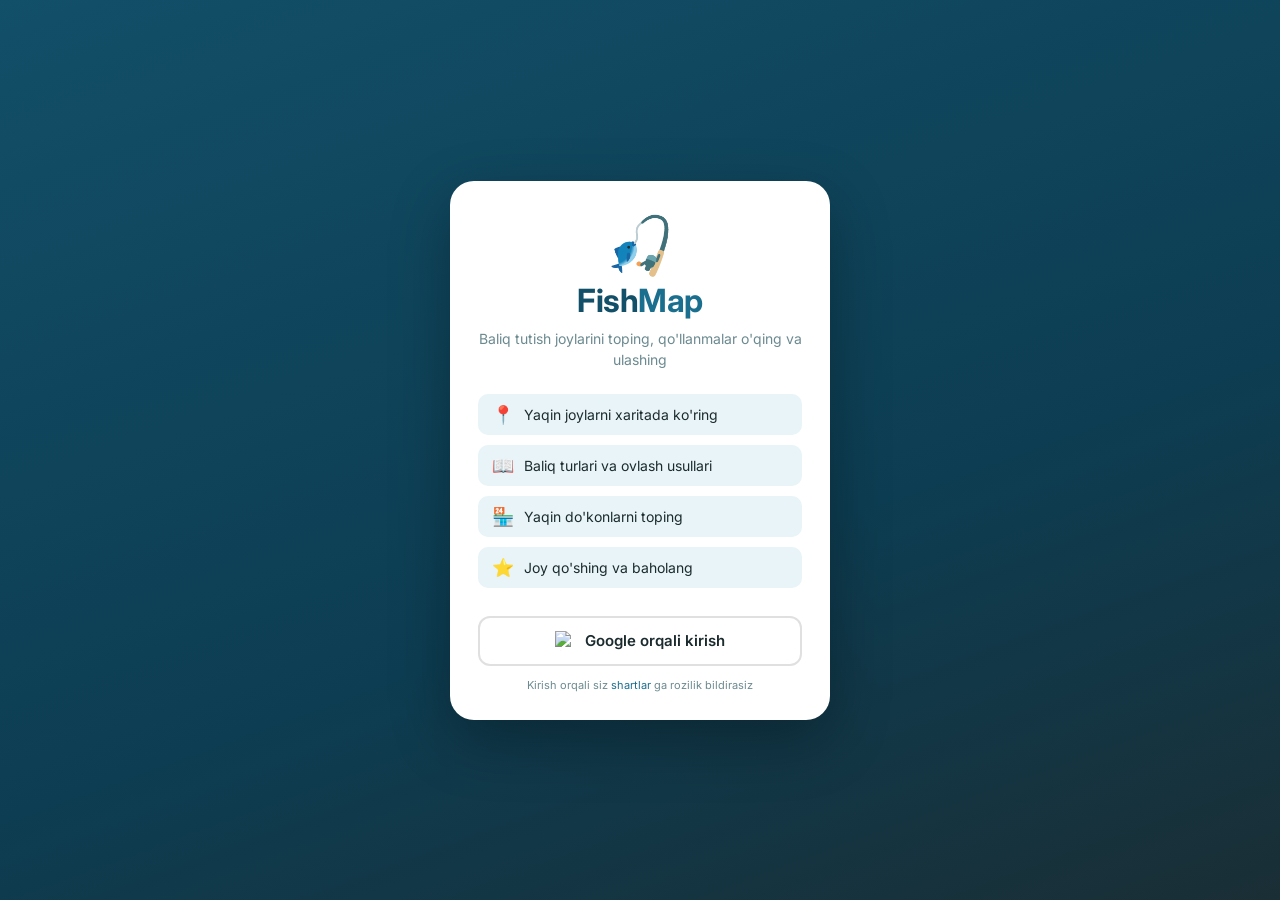
==== index.html @ f84614fd "test" ====
<!DOCTYPE html>
<html lang="uz">
<head>
  <meta charset="UTF-8" />
  <meta name="viewport" content="width=device-width, initial-scale=1.0, maximum-scale=1.0, viewport-fit=cover" />
  <title>FishMap — Baliq tutish joylari</title>
  <meta name="description" content="O'zbekistondagi baliq tutish joylarini toping, ulashing va baholang. Ob-havo, jihoz va ov qo'llanmasi bilan." />
  <meta name="theme-color" content="#124F68" />

  <!-- Ijtimoiy tarmoqlar uchun -->
  <meta property="og:title" content="FishMap — Baliq tutish joylari" />
  <meta property="og:description" content="Baliq tutish joylarini toping, qo'llanmalar o'qing va ulashing" />
  <meta property="og:type" content="website" />

  <!-- PWA -->
  <link rel="manifest" href="manifest.json" />
  <link rel="icon" href="icons/icon.svg" type="image/svg+xml" />
  <link rel="apple-touch-icon" href="icons/icon-192.png" />
  <meta name="mobile-web-app-capable" content="yes" />
  <meta name="apple-mobile-web-app-capable" content="yes" />
  <meta name="apple-mobile-web-app-status-bar-style" content="black-translucent" />
  <meta name="apple-mobile-web-app-title" content="FishMap" />

  <link rel="preconnect" href="https://fonts.googleapis.com" />
  <link rel="preconnect" href="https://fonts.gstatic.com" crossorigin />
  <link href="https://fonts.googleapis.com/css2?family=Inter:wght@400;500;600;700&display=swap" rel="stylesheet" />
  <link rel="stylesheet" href="css/style.css" />
</head>
<body>

  <!-- ── LOGIN SCREEN ── -->
  <div id="loginScreen" class="login-screen">
    <div class="login-card">
      <div class="login-logo">🎣</div>
      <h1 class="login-title">Fish<span>Map</span></h1>
      <p class="login-subtitle">Baliq tutish joylarini toping, qo'llanmalar o'qing va ulashing</p>

      <div class="login-features">
        <div class="feat-item"><span>📍</span> Yaqin joylarni xaritada ko'ring</div>
        <div class="feat-item"><span>📖</span> Baliq turlari va ovlash usullari</div>
        <div class="feat-item"><span>🏪</span> Yaqin do'konlarni toping</div>
        <div class="feat-item"><span>⭐</span> Joy qo'shing va baholang</div>
      </div>

      <button class="btn-google" id="btnGoogleLogin">
        <img src="https://www.google.com/favicon.ico" width="20" height="20" alt="Google" />
        Google orqali kirish
      </button>

      <p class="login-note">Kirish orqali siz <a href="#">shartlar</a> ga rozilik bildirasiz</p>
    </div>
  </div>

  <!-- ── MAIN APP ── -->
  <div id="mainApp" class="app hidden">

    <!-- HEADER -->
    <header class="header">
      <div class="logo">
        <span class="logo-icon">🎣</span>
        Fish<span>Map</span>
      </div>
      <div class="header-actions">
        <!-- PWA install button (hidden by default, shown when installable) -->
        <button class="btn-icon hidden" id="btnInstallPWA" title="Ilovani o'rnatish" aria-label="Ilovani o'rnatish">⬇️</button>
        <div class="user-avatar" id="userAvatar" title="Profil" role="button" tabindex="0" aria-label="Profil"></div>
      </div>
    </header>

    <!-- TAB CONTENT WRAPPER -->
    <div class="tab-content">

      <!-- ══════════ TAB: XARITA ══════════ -->
      <div class="tab-pane active" id="tab-map" role="tabpanel" aria-label="Xarita">

        <!-- SEARCH -->
        <div class="search-wrap">
          <div class="search-box">
            <span class="search-icon">🔍</span>
            <input type="search" id="searchInput" aria-label="Qidirish" placeholder="Joy yoki baliq turi qidiring..." />
            <button class="search-clear hidden" id="searchClear" aria-label="Qidiruvni tozalash">✕</button>
          </div>
        </div>

        <!-- FILTERS -->
        <div class="filter-wrap" id="filterWrap">
          <button class="chip active" data-filter="all">🌊 Barchasi</button>
          <button class="chip" data-filter="near">📍 Yaqin</button>
          <button class="chip" data-filter="free">🆓 Bepul</button>
          <button class="chip" data-filter="paid">💰 Pullik</button>
          <button class="chip" data-filter="sazan">🐟 Sazan</button>
          <button class="chip" data-filter="zander">🐠 Zander</button>
          <button class="chip" data-filter="forel">🎣 Forel</button>
          <button class="chip" data-filter="top">⭐ Top joylar</button>
          <button class="chip chip-store" data-filter="stores"><svg class="cart-icon" viewBox="0 0 24 24" aria-hidden="true"><path d="M3 4h2l2.1 10.1a2 2 0 0 0 2 1.6h9.7a2 2 0 0 0 1.9-1.4L21 8H6.1"/><circle cx="10" cy="20" r="1"/><circle cx="18" cy="20" r="1"/></svg>Do'konlar</button>
        </div>

        <!-- MAP -->
        <div class="map-container">
          <div id="map"></div>

          <div class="map-legend" aria-label="Xaritadagi belgilar izohi">
            <span><i class="legend-dot legend-free"></i>Bepul</span>
            <span><i class="legend-dot legend-paid"></i>Pullik</span>
            <span><i class="legend-dot legend-hot"></i>Mashhur</span>
            <span><i class="legend-store-icon"><svg class="cart-icon" viewBox="0 0 24 24" aria-hidden="true"><path d="M3 4h2l2.1 10.1a2 2 0 0 0 2 1.6h9.7a2 2 0 0 0 1.9-1.4L21 8H6.1"/><circle cx="10" cy="20" r="1"/><circle cx="18" cy="20" r="1"/></svg></i>Do'kon</span>
          </div>

          <!-- Loading overlay -->
          <div class="map-loading" id="mapLoading">
            <div class="loading-spinner"></div>
            <p>Xarita yuklanmoqda...</p>
          </div>

          <!-- Xarita amallari -->
          <!-- FAB: Joy qo'shish — ENDI FAQAT ADMIN uchun (app.js'da admin tekshiruvida ko'rsatiladi) -->
          <!-- ⚠️ ESKI FUNKSIYA (hamma user joy qo'shishi) — keyinchalik qayta yoqish uchun saqlanadi:
          <button class="fab fab-add" id="btnAddSpot" title="Yangi joy qo'shish" aria-label="Yangi joy qo'shish">
            <span aria-hidden="true">📍</span> Joy qo'shish
          </button>
          -->
          <!-- ⚠️ VAQTINCHALIK O'CHIRILDI: xaritadagi "Joy qo'shish" / "Do'kon qo'shish" FAB tugmalari.
             Endi qo'shish FAQAT Admin panel orqali. Qayta yoqish uchun quyidagi blokni izohdan chiqaring
             va app.js'dagi "Admin nazorati" hamda "Admin uchun joy qo'shish" bloklarini ham tiklang.
          <button class="fab fab-add" id="btnAddSpot" title="Yangi joy qo'shish (admin)" aria-label="Yangi joy qo'shish">
            <span aria-hidden="true">📍</span> Joy qo'shish
          </button>
          <button class="fab fab-store" id="btnAddStore" title="Do'kon qo'shish" aria-label="Do'kon qo'shish">
            <svg class="cart-icon" viewBox="0 0 24 24" aria-hidden="true"><path d="M3 4h2l2.1 10.1a2 2 0 0 0 2 1.6h9.7a2 2 0 0 0 1.9-1.4L21 8H6.1"/><circle cx="10" cy="20" r="1"/><circle cx="18" cy="20" r="1"/></svg> Do'kon qo'shish
          </button>
          -->
          <button class="fab" id="fabLocation" title="Mening joylashuvim" aria-label="Mening joylashuvim">📍</button>
        </div>

        <!-- BOTTOM PANEL -->
        <div class="bottom-panel">
          <div class="panel-header">
            <span class="panel-title">Yaqin joylar</span>
            <div class="panel-actions">
              <span class="panel-count" id="spotCount">0 ta joy</span>
              <div class="spot-layout-switch" role="group" aria-label="Joylar ko'rinishi">
                <button class="spot-layout-btn active" type="button" data-spot-layout="cards" aria-pressed="true">▦ Kartalar</button>
                <button class="spot-layout-btn" type="button" data-spot-layout="list" aria-pressed="false">☷ Ro'yxat</button>
              </div>
            </div>
          </div>
          <div class="spots-row" id="spotsRow"></div>
        </div>

      </div><!-- /tab-map -->

      <!-- ══════════ TAB: QO'LLANMA ══════════ -->
      <div class="tab-pane hidden" id="tab-guide" role="tabpanel" aria-label="Baliq ovlash qo'llanmasi">

        <!-- Ro'yxat ko'rinishi -->
        <div id="guideListView" class="guide-list-view">
          <div class="guide-header">
            <div class="guide-search-box">
              <span>🔍</span>
              <input type="search" id="guideSearch" placeholder="Baliq turi qidiring..." aria-label="Baliq turi qidirish" />
            </div>
          </div>

          <div class="guide-filters" id="guideFilters">
            <button class="guide-chip active" data-guide-filter="all">🌊 Barchasi</button>
            <button class="guide-chip" data-guide-filter="lake">🏞️ Ko'l</button>
            <button class="guide-chip" data-guide-filter="river">🌊 Daryo</button>
            <button class="guide-chip" data-guide-filter="pond">🌿 Hovuz</button>
            <button class="guide-chip" data-guide-filter="beginner">🟢 Oson</button>
            <button class="guide-chip" data-guide-filter="advanced">🔴 Murakkab</button>
          </div>

          <div class="guide-grid" id="guideGrid">
            <!-- JS tomonidan to'ldiriladi -->
          </div>
        </div>

        <!-- Detail sahifa (alohida ko'rinish, modal emas) -->
        <div id="guideDetailPage" class="guide-detail-page hidden">
          <div class="guide-detail-topbar">
            <button class="guide-back-btn" id="guideBackBtn" aria-label="Orqaga">← Orqaga</button>
            <span class="guide-detail-topbar-title">Qo'llanma</span>
          </div>
          <div class="guide-detail-content" id="guideDetailBody">
            <!-- JS tomonidan to'ldiriladi -->
          </div>
        </div>

      </div><!-- /tab-guide -->

      <!-- ══════════ TAB: ADMIN (faqat adminlar uchun) ══════════ -->
      <div class="tab-pane hidden" id="tab-admin" role="tabpanel" aria-label="Admin panel">
        <div class="admin-page">
          <div class="admin-header">
            <div class="admin-header-title">🛠️ Admin panel</div>
            <div class="admin-header-sub">Qo'llanma qo'shish va tahrirlash</div>
          </div>

          <div class="admin-tabs" role="group" aria-label="Admin bo'limlari">
            <button class="admin-tab-btn active" data-admin-tab="new">➕ Yangi qo'llanma</button>
            <button class="admin-tab-btn" data-admin-tab="list">📋 Mavjudlar</button>
            <button class="admin-tab-btn" data-admin-tab="spots">📍 Joylar &amp; do'konlar</button>
          </div>

          <!-- Yangi qo'llanma formasi -->
          <div class="admin-section" id="adminTabNew">
            <div class="admin-form">
              <div class="admin-form-row">
                <div class="form-group">
                  <label>Nomi *</label>
                  <input type="text" id="adminFishName" placeholder="Masalan: Sudak" />
                </div>
                <div class="form-group small">
                  <label>Emoji</label>
                  <input type="text" id="adminFishEmoji" placeholder="🐟" maxlength="4" />
                </div>
              </div>
              <div class="admin-form-row">
                <div class="form-group">
                  <label>Lotin nomi</label>
                  <input type="text" id="adminFishSci" placeholder="Sander lucioperca" />
                </div>
                <div class="form-group small">
                  <label>Daraja</label>
                  <select id="adminFishDifficulty">
                    <option value="beginner">🟢 Oson</option>
                    <option value="intermediate">🟡 O'rta</option>
                    <option value="advanced">🔴 Murakkab</option>
                  </select>
                </div>
              </div>
              <div class="admin-form-row">
                <div class="form-group">
                  <label>O'rtacha vazn</label>
                  <input type="text" id="adminFishAvgWeight" placeholder="0.5–3 kg" />
                </div>
                <div class="form-group">
                  <label>Max vazn</label>
                  <input type="text" id="adminFishMaxWeight" placeholder="15 kg" />
                </div>
              </div>
              <div class="form-group">
                <label>Tavsif</label>
                <textarea id="adminFishDesc" rows="3" placeholder="Baliq haqida qisqacha..."></textarea>
              </div>
              <div class="form-group">
                <label>Yashash muhiti</label>
                <input type="text" id="adminFishHabitat" placeholder="Qayerda uchraydi..." />
              </div>
              <div class="form-group">
                <label>YouTube video havolalari (har satrga bittasi)</label>
                <textarea id="adminFishVideos" rows="2" placeholder="https://youtube.com/watch?v=..."></textarea>
              </div>
              <p class="admin-form-note">ℹ️ Qo'shimcha bo'limlar (usullar, jihoz, xo'rak) keyingi versiyada qo'shiladi. Hozircha asosiy ma'lumot va video yetarli.</p>
              <button class="btn-admin-save" id="adminSaveGuide">✅ Supabase'ga saqlash</button>
            </div>
          </div>

          <!-- Mavjud qo'llanmalar ro'yxati -->
          <div class="admin-section hidden" id="adminTabList">
            <div class="admin-list" id="adminGuidesList">
              <div class="stores-loading">
                <div class="loading-spinner"></div>
                <p>Yuklanmoqda...</p>
              </div>
            </div>
          </div>

          <!-- Joylar va do'konlar boshqaruvi (faqat admin) -->
          <div class="admin-section hidden" id="adminTabSpots">
            <div class="admin-spots-actions" style="display:flex; gap:10px; margin-bottom:12px; flex-wrap:wrap;">
              <button class="btn-admin-save" id="adminAddSpotBtn" style="flex:1;">📍 Joy qo'shish</button>
              <button class="btn-admin-save" id="adminAddStoreBtn" style="flex:1;">🏪 Do'kon qo'shish</button>
            </div>
            <div class="admin-list" id="adminSpotsList">
              <div class="stores-loading">
                <div class="loading-spinner"></div>
                <p>Yuklanmoqda...</p>
              </div>
            </div>
          </div>
        </div>
      </div><!-- /tab-admin -->

      <!-- ══════════ TAB: DO'KONLAR ══════════ -->
      <div class="tab-pane hidden" id="tab-stores" role="tabpanel" aria-label="Do'konlar">

        <div class="stores-header">
          <div class="stores-search-box">
            <span>🔍</span>
            <input type="search" id="storesSearch" placeholder="Do'kon nomi yoki manzil..." aria-label="Do'kon qidirish" />
          </div>
          <div class="stores-sort-row">
            <span class="stores-count" id="storesCount">Yuklanmoqda...</span>
            <button class="stores-sort-btn active" data-sort="distance">📍 Yaqinlik</button>
            <button class="stores-sort-btn" data-sort="name">🔤 Nomi</button>
          </div>
        </div>

        <div class="stores-list" id="storesList">
          <div class="stores-loading">
            <div class="loading-spinner"></div>
            <p>Do'konlar yuklanmoqda...</p>
          </div>
        </div>

      </div><!-- /tab-stores -->

      <!-- ══════════ TAB: PROFIL ══════════ -->
      <div class="tab-pane hidden" id="tab-profile" role="tabpanel" aria-label="Profil">

        <div class="profile-page">

          <div class="profile-hero">
            <div class="profile-avatar-lg" id="profileAvatarLg"></div>
            <div class="profile-name" id="profileName">—</div>
            <div class="profile-email" id="profileEmail">—</div>
          </div>

          <div class="profile-stats" id="profileStats">
            <div class="profile-stat-box">
              <div class="profile-stat-val" id="statSpots">—</div>
              <div class="profile-stat-lbl">Qo'shgan joylar</div>
            </div>
            <div class="profile-stat-box">
              <div class="profile-stat-val" id="statStores">—</div>
              <div class="profile-stat-lbl">Do'konlar</div>
            </div>
            <div class="profile-stat-box">
              <div class="profile-stat-val">🎣</div>
              <div class="profile-stat-lbl">Baliqchi</div>
            </div>
          </div>

          <div class="profile-section">
            <div class="profile-section-title">Ilova</div>
            <div class="profile-menu">
              <button class="profile-menu-item hidden" id="btnInstallPWA2">
                <span class="pmenu-icon">📲</span>
                <div class="pmenu-text">
                  <div class="pmenu-label">Ilovani o'rnatish</div>
                  <div class="pmenu-sub">Telefon ekraniga qo'shish</div>
                </div>
                <span class="pmenu-arrow">›</span>
              </button>
              <button class="profile-menu-item" id="btnShareApp">
                <span class="pmenu-icon">🔗</span>
                <div class="pmenu-text">
                  <div class="pmenu-label">Ilovani ulashish</div>
                  <div class="pmenu-sub">Do'stlaringizga yuboring</div>
                </div>
                <span class="pmenu-arrow">›</span>
              </button>
            </div>
          </div>

          <div class="profile-section">
            <div class="profile-section-title">Ma'lumot</div>
            <div class="profile-menu">
              <div class="profile-menu-item no-arrow">
                <span class="pmenu-icon">🗺️</span>
                <div class="pmenu-text">
                  <div class="pmenu-label">Versiya</div>
                  <div class="pmenu-sub">FishMap 2.0 — PWA</div>
                </div>
              </div>
              <div class="profile-menu-item no-arrow">
                <span class="pmenu-icon">🌐</span>
                <div class="pmenu-text">
                  <div class="pmenu-label">Xarita</div>
                  <div class="pmenu-sub">Yandex Maps + Open-Meteo ob-havo</div>
                </div>
              </div>
            </div>
          </div>

          <div class="profile-section">
            <button class="profile-menu-item admin-btn hidden" id="btnOpenAdmin">
              <span class="pmenu-icon">🛠️</span>
              <div class="pmenu-text">
                <div class="pmenu-label">Admin panel</div>
                <div class="pmenu-sub">Qo'llanmalar boshqaruvi</div>
              </div>
              <span class="pmenu-arrow">›</span>
            </button>
            <button class="profile-menu-item btn-signout" id="btnSignOut">
              <span class="pmenu-icon">🚪</span>
              <div class="pmenu-text">Chiqish</div>
            </button>
          </div>

        </div>
      </div><!-- /tab-profile -->

    </div><!-- /tab-content -->

    <!-- BOTTOM NAVIGATION -->
    <nav class="bottom-nav" role="navigation" aria-label="Asosiy navigatsiya">
      <button class="nav-item active" data-tab="map" aria-label="Xarita" aria-pressed="true">
        <span class="nav-icon">🗺️</span>
        <span class="nav-label">Xarita</span>
      </button>
      <button class="nav-item" data-view-mode="spots" aria-label="Joylar" aria-pressed="false">
        <span class="nav-icon">📍</span>
        <span class="nav-label">Joylar</span>
      </button>
      <button class="nav-item" data-tab="guide" aria-label="Qo'llanma" aria-pressed="false">
        <span class="nav-icon">📖</span>
        <span class="nav-label">Qo'llanma</span>
      </button>
      <button class="nav-item" data-tab="stores" aria-label="Do'konlar" aria-pressed="false">
        <span class="nav-icon">🏪</span>
        <span class="nav-label">Do'konlar</span>
      </button>
      <!-- Admin — boshqa 4 ta tugma bilan birga (faqat adminlarga ko'rinadi, Admin.init boshqaradi) -->
      <button class="nav-item hidden" data-tab="admin" aria-label="Admin" aria-pressed="false">
        <span class="nav-icon">🛠️</span>
        <span class="nav-label">Admin</span>
      </button>
      <!-- Profil — eng pastki qismda -->
      <button class="nav-item nav-item-profile" data-tab="profile" aria-label="Profil" aria-pressed="false">
        <span class="nav-icon">👤</span>
        <span class="nav-label">Profil</span>
      </button>
    </nav>

  </div><!-- /mainApp -->

  <!-- ── ADD SPOT MODAL ── -->
  <div class="modal-overlay hidden" id="addSpotModal">
    <div class="modal">
      <div class="modal-header">
        <h2 id="addModalTitle">📍 Yangi joy qo'shish</h2>
        <button class="modal-close" id="closeAddModal">✕</button>
      </div>
      <div class="modal-body">
        <div class="form-group">
          <label>Joy nomi *</label>
          <input type="text" id="newName" placeholder="Masalan: Charvak ko'li" />
        </div>
        <div class="form-group spot-only-field">
          <label>Tur *</label>
          <select id="newType">
            <option value="Ko'l">🏞️ Ko'l</option>
            <option value="Daryo">🌊 Daryo</option>
            <option value="Hovuz">🌿 Hovuz</option>
            <option value="Suv ombori">💧 Suv ombori</option>
            <option value="Baliq ovi do'koni">Baliq ovi do'koni</option>
          </select>
        </div>
        <div class="form-group spot-only-field">
          <label>Baliq turlari (vergul bilan)</label>
          <input type="text" id="newFish" placeholder="Sazan, Karp, Forel" />
        </div>
        <div class="form-group">
          <label>Tavsif</label>
          <textarea id="newDesc" rows="3" placeholder="Bu joy haqida qisqacha..."></textarea>
        </div>
        <div class="form-row spot-only-field">
          <div class="form-group half">
            <label>Chuqurlik</label>
            <input type="text" id="newDepth" placeholder="~5 m" />
          </div>
          <div class="form-group half">
            <label>Kirish</label>
            <select id="newPaid">
              <option value="false">🆓 Bepul</option>
              <option value="true">💰 Pullik</option>
            </select>
          </div>
        </div>
        <p class="form-note">📌 Xaritada joylashuv: <span id="selectedCoords">Hali tanlanmagan</span></p>
        <button type="button" class="btn-pick-location" id="btnPickLocation">🗺️ Xaritadan joy tanlash</button>
        <p class="form-hint">Tugmani bosib, xaritada kerakli joyga bosing</p>
      </div>
      <div class="modal-footer">
        <button class="btn-cancel" id="cancelAddSpot">Bekor qilish</button>
        <button class="btn-save" id="saveSpot">✅ Saqlash</button>
      </div>
    </div>
  </div>

  <!-- ── DETAIL POPUP ── -->
  <div class="popup-overlay hidden" id="popupOverlay">
    <div class="popup" id="popup">
      <div class="popup-handle"></div>
      <div class="popup-emoji" id="popupEmoji">🌊</div>
      <div class="popup-body">
        <div class="popup-name" id="popupName">—</div>
        <div class="popup-badges" id="popupBadges"></div>
        <div class="stat-row" id="popupStats"></div>
        <div class="popup-desc" id="popupDesc">—</div>
        <div class="weather-card" id="popupWeather"></div>
        <div class="fish-list" id="popupFish"></div>
        <div class="popup-author" id="popupAuthor"></div>
        <div class="popup-actions">
          <button class="btn-primary" id="popupNav">🗺️ Yo'l ko'rsat</button>
          <button class="btn-secondary" id="popupClose">✕</button>
        </div>
      </div>
    </div>
  </div>

  <!-- ── FISH GUIDE DETAIL MODAL ── -->
  <div class="modal-overlay hidden" id="guideModal">
    <div class="modal guide-modal">
      <div class="modal-header">
        <h2 id="guideModalTitle">🐟 Baliq</h2>
        <button class="modal-close" id="closeGuideModal">✕</button>
      </div>
      <div class="modal-body" id="guideModalBody">
        <!-- JS tomonidan to'ldiriladi -->
      </div>
    </div>
  </div>

  <!-- ── TOAST ── -->
  <div class="toast hidden" id="toast"></div>

  <!-- Scripts -->
  <script src="https://cdn.jsdelivr.net/npm/@supabase/supabase-js@2"></script>
  <script src="js/config.js"></script>
  <script src="js/utils.js"></script>
  <script src="js/auth.js"></script>
  <script src="js/weather.js"></script>
  <script src="js/map.js"></script>
  <script src="js/spots.js"></script>
  <script src="js/ui.js"></script>
  <script src="js/guides.js"></script>
  <script src="js/stores-tab.js"></script>
  <script src="js/admin.js"></script>
  <script src="js/profile.js"></script>
  <script src="js/app.js"></script>
</body>
</html>
---- css/style.css ----
/* ═══════════════════════════════════════
   FishMap — Global Styles
   ═══════════════════════════════════════ */

*, *::before, *::after { box-sizing: border-box; margin: 0; padding: 0; }

:root {
  --water:    #1A6E8E;
  --water-d:  #124F68;
  --water-l:  #E8F4F8;
  --green:    #2D7A4F;
  --sand:     #F7FAFC; /* toza oq-tiriq fon — loyihaga mos */
  --text:     #1C2B2E;
  --muted:    #6B8A90;
  --white:    #FFFFFF;
  --danger:   #C0392B;
  --gold:     #F39C12;
  --shadow:   0 2px 16px rgba(26,110,142,0.13);
  --radius:   14px;
  --nav-h:    calc(60px + env(safe-area-inset-bottom, 0px));
}

body {
  font-family: 'Inter', sans-serif;
  background: var(--sand);
  color: var(--text);
  height: 100dvh;
  overflow: hidden;
}

.hidden { display: none !important; }

/* ── LOGIN SCREEN ── */
.login-screen {
  position: fixed;
  inset: 0;
  background: linear-gradient(160deg, var(--water-d) 0%, #0d3d52 60%, #1a2e35 100%);
  display: flex;
  align-items: center;
  justify-content: center;
  z-index: 1000;
  padding: 20px;
}

.login-card {
  background: var(--white);
  border-radius: 24px;
  padding: 36px 28px 28px;
  max-width: 380px;
  width: 100%;
  text-align: center;
  box-shadow: 0 20px 60px rgba(0,0,0,0.3);
}

.login-logo {
  font-size: 56px;
  margin-bottom: 8px;
  line-height: 1;
}

.login-title {
  font-size: 32px;
  font-weight: 700;
  color: var(--water-d);
  margin-bottom: 8px;
  letter-spacing: -0.5px;
}
.login-title span { color: var(--water); }

.login-subtitle {
  color: var(--muted);
  font-size: 14px;
  margin-bottom: 24px;
  line-height: 1.5;
}

.login-features {
  display: flex;
  flex-direction: column;
  gap: 10px;
  margin-bottom: 28px;
  text-align: left;
}

.feat-item {
  display: flex;
  align-items: center;
  gap: 10px;
  font-size: 14px;
  color: var(--text);
  background: var(--water-l);
  border-radius: 10px;
  padding: 10px 14px;
}
.feat-item span { font-size: 18px; }

.btn-google {
  width: 100%;
  display: flex;
  align-items: center;
  justify-content: center;
  gap: 10px;
  background: var(--white);
  border: 2px solid #E0E0E0;
  border-radius: 12px;
  padding: 13px;
  font-size: 15px;
  font-weight: 600;
  font-family: inherit;
  color: var(--text);
  cursor: pointer;
  transition: all 0.15s;
  margin-bottom: 12px;
}
.btn-google:hover {
  border-color: var(--water);
  background: var(--water-l);
}
.btn-google:active { transform: scale(0.98); }

.login-note {
  font-size: 11px;
  color: var(--muted);
}
.login-note a { color: var(--water); text-decoration: none; }

/* ── APP LAYOUT ── */
.app {
  display: flex;
  flex-direction: column;
  height: 100dvh;
  overflow: hidden;
}

/* ── HEADER ── */
.header {
  background: var(--water-d);
  color: var(--white);
  padding: 0 16px;
  height: 54px;
  display: flex;
  align-items: center;
  justify-content: space-between;
  flex-shrink: 0;
  z-index: 100;
  box-shadow: 0 2px 8px rgba(0,0,0,0.18);
}

.logo {
  display: flex;
  align-items: center;
  gap: 7px;
  font-size: 20px;
  font-weight: 700;
  letter-spacing: -0.3px;
}
.logo-icon { font-size: 22px; }
.logo span { color: #7DD4F0; }

.header-actions { display: flex; align-items: center; gap: 8px; }

.btn-icon {
  background: rgba(255,255,255,0.12);
  border: none;
  color: var(--white);
  border-radius: 10px;
  width: 36px; height: 36px;
  display: flex; align-items: center; justify-content: center;
  cursor: pointer;
  font-size: 16px;
  transition: background 0.15s;
}
.btn-icon:hover { background: rgba(255,255,255,0.22); }

.user-avatar {
  width: 34px; height: 34px;
  border-radius: 50%;
  border: 2px solid rgba(255,255,255,0.4);
  background: var(--water);
  background-size: cover;
  background-position: center;
  cursor: pointer;
  overflow: hidden;
  display: flex; align-items: center; justify-content: center;
  font-size: 16px;
  color: white;
}

/* ── SEARCH ── */
.search-wrap {
  padding: 8px 12px 6px;
  background: var(--water-d);
  flex-shrink: 0;
}

.search-box {
  display: flex;
  align-items: center;
  background: var(--white);
  border-radius: 12px;
  padding: 0 10px;
  gap: 6px;
  height: 38px;
}
.search-box input {
  flex: 1;
  border: none;
  outline: none;
  font-size: 14px;
  font-family: inherit;
  color: var(--text);
  background: transparent;
}
.search-box input::placeholder { color: var(--muted); }
.search-icon { color: var(--muted); font-size: 15px; }
.search-clear {
  background: none;
  border: none;
  color: var(--muted);
  cursor: pointer;
  font-size: 12px;
  padding: 2px 4px;
  border-radius: 4px;
}

/* ── FILTER CHIPS ── */
.filter-wrap {
  padding: 7px 12px;
  display: flex;
  gap: 6px;
  overflow-x: auto;
  flex-shrink: 0;
  background: var(--white);
  border-bottom: 1px solid #E0EDF2;
  scrollbar-width: none;
}
.filter-wrap::-webkit-scrollbar { display: none; }

.chip {
  flex-shrink: 0;
  padding: 5px 11px;
  border-radius: 20px;
  border: 1.5px solid #C8DFE8;
  background: var(--white);
  font-size: 12px;
  font-weight: 500;
  color: var(--water);
  cursor: pointer;
  white-space: nowrap;
  transition: all 0.15s;
  font-family: inherit;
}
.chip.active, .chip:hover {
  background: var(--water);
  border-color: var(--water);
  color: var(--white);
}
.chip-store, .chip-store:hover, .chip-store.active {
  background: #7C3AED;
  border-color: #7C3AED;
  color: #fff;
}

.cart-icon {
  width: 15px;
  height: 15px;
  fill: none;
  stroke: currentColor;
  stroke-width: 2.2;
  stroke-linecap: round;
  stroke-linejoin: round;
  flex: 0 0 auto;
}

/* ── MAP ── */
.map-container {
  flex: 1;
  min-height: 0;
  position: relative;
  overflow: hidden;
}

#map {
  width: 100%;
  height: 100%;
  background: #c8e6f0;
}

.map-legend {
  position: absolute;
  left: 12px;
  bottom: 14px;
  z-index: 1100;
  display: flex;
  align-items: center;
  gap: 9px;
  padding: 7px 10px;
  border-radius: 10px;
  background: rgba(255,255,255,0.94);
  box-shadow: 0 2px 10px rgba(18,79,104,0.2);
  color: var(--text);
  font-size: 11px;
  font-weight: 600;
}
.map-legend span { display: inline-flex; align-items: center; gap: 4px; }
.legend-dot {
  width: 11px;
  height: 11px;
  border: 2px solid var(--white);
  border-radius: 50%;
  box-shadow: 0 0 0 1px rgba(0,0,0,0.2);
}
.legend-free { background: #1A6E8E; }
.legend-paid { background: #F39C12; }
.legend-hot { background: #E74C3C; }
.legend-store-icon {
  display: inline-flex;
  align-items: center;
  justify-content: center;
  width: 16px;
  height: 16px;
  border-radius: 5px;
  background: #7C3AED;
  font-size: 10px;
  box-shadow: 0 1px 3px rgba(79, 37, 145, 0.35);
}
.legend-store-icon .cart-icon { width: 11px; height: 11px; color: #fff; }

.store-map-marker {
  width: 40px;
  height: 40px;
  display: flex;
  align-items: center;
  justify-content: center;
  border: 3px solid #fff;
  border-radius: 14px 14px 14px 4px;
  background: linear-gradient(135deg, #9B6CFF, #6429D6);
  box-shadow: 0 4px 12px rgba(80, 36, 165, 0.45);
  transform: rotate(-45deg);
}
.store-map-marker svg {
  display: block;
  width: 22px;
  height: 22px;
  fill: none;
  stroke: #fff;
  stroke-width: 2.3;
  stroke-linecap: round;
  stroke-linejoin: round;
  transform: rotate(45deg);
}

/* Leaflet divIcon standart stillarini bekor qilish */
.fm-pin {
  background: none;
  border: none;
}

/* Baliq ovi joyi markeri (Leaflet) */
.spot-map-marker {
  width: 40px;
  height: 40px;
  display: flex;
  align-items: center;
  justify-content: center;
  border: 3px solid #fff;
  border-radius: 14px 14px 14px 4px;
  box-shadow: 0 4px 12px rgba(18, 79, 104, 0.4);
  transform: rotate(-45deg);
}
.spot-map-marker > span {
  transform: rotate(45deg);
  font-size: 17px;
  line-height: 1;
}
.spot-map-marker.free { background: linear-gradient(135deg, #2E93B8, #1A6E8E); }
.spot-map-marker.paid { background: linear-gradient(135deg, #F5B041, #E67E22); }
.spot-map-marker.hot  { background: linear-gradient(135deg, #F1948A, #C0392B); }

/* OSM attributsiyasi — kichraytirildi */
.leaflet-control-attribution {
  font-size: 9px;
  padding: 1px 6px;
  background: rgba(255, 255, 255, 0.8);
}

.map-loading {
  position: absolute;
  inset: 0;
  background: rgba(200,230,240,0.85);
  display: flex;
  flex-direction: column;
  align-items: center;
  justify-content: center;
  gap: 12px;
  z-index: 1300;
}
.map-loading p { font-size: 14px; color: var(--water-d); font-weight: 500; }

.loading-spinner {
  width: 36px; height: 36px;
  border: 3px solid rgba(26,110,142,0.2);
  border-top-color: var(--water);
  border-radius: 50%;
  animation: spin 0.8s linear infinite;
}
@keyframes spin { to { transform: rotate(360deg); } }

.fab {
  position: absolute;
  bottom: 14px;
  right: 14px;
  background: var(--water);
  color: white;
  border: none;
  border-radius: 50%;
  width: 48px; height: 48px;
  font-size: 20px;
  display: flex; align-items: center; justify-content: center;
  box-shadow: 0 4px 16px rgba(26,110,142,0.4);
  cursor: pointer;
  z-index: 1100;
  transition: transform 0.15s, background 0.15s;
}
.fab:hover { transform: scale(1.08); background: var(--water-d); }

/* Joylashuv tugmasi attributsiya ustiga tushmasin */
#fabLocation { bottom: 38px; }

.fab-add {
  top: 14px;
  right: 14px;
  bottom: auto;
  width: auto;
  height: 42px;
  padding: 0 14px;
  border-radius: 22px;
  gap: 6px;
  font-family: inherit;
  font-size: 13px;
  font-weight: 700;
}

.fab-store {
  top: 64px;
  right: 14px;
  bottom: auto;
  background: #7C3AED;
  width: auto;
  height: 42px;
  padding: 0 14px;
  border-radius: 22px;
  gap: 6px;
  font-family: inherit;
  font-size: 13px;
  font-weight: 700;
  box-shadow: 0 4px 16px rgba(80,36,165,0.42);
}
.fab-store:hover { background: #6331C4; }
.fab-store .cart-icon { width: 18px; height: 18px; color: #fff; }

/* ── BOTTOM PANEL ── */
.bottom-panel {
  background: var(--white);
  border-top: 1px solid #E0EDF2;
  padding: 10px 12px 12px;
  flex-shrink: 0;
  z-index: 100;
}

.panel-header {
  display: flex;
  justify-content: space-between;
  align-items: center;
  margin-bottom: 8px;
}

.panel-title {
  font-size: 12px;
  font-weight: 600;
  color: var(--muted);
  text-transform: uppercase;
  letter-spacing: 0.5px;
}

.panel-count {
  font-size: 11px;
  color: var(--water);
  font-weight: 500;
}

.panel-actions {
  display: flex;
  align-items: center;
  gap: 8px;
}

.spot-layout-switch {
  display: flex;
  gap: 2px;
  padding: 2px;
  border-radius: 8px;
  background: var(--water-l);
}
.spot-layout-btn {
  border: none;
  border-radius: 6px;
  padding: 4px 7px;
  background: transparent;
  color: var(--water);
  font: inherit;
  font-size: 11px;
  font-weight: 600;
  cursor: pointer;
}
.spot-layout-btn.active { background: var(--white); box-shadow: 0 1px 3px rgba(18,79,104,0.16); }

.spots-row {
  display: flex;
  gap: 10px;
  overflow-x: auto;
  scrollbar-width: none;
  padding-bottom: 2px;
  min-height: 80px;
  align-items: flex-start;
}
.spots-row::-webkit-scrollbar { display: none; }

.spots-row.list-view {
  flex-direction: column;
  overflow-x: hidden;
  overflow-y: auto;
  max-height: min(32dvh, 280px);
  padding: 0 4px 2px 0;
  gap: 6px;
  scrollbar-width: thin;
  scrollbar-color: #B5D5E1 transparent;
}
.spots-row.list-view::-webkit-scrollbar { display: block; width: 5px; }
.spots-row.list-view::-webkit-scrollbar-thumb { background: #B5D5E1; border-radius: 10px; }

/* Xarita, kartalar va ro'yxat alohida ekranlarda ko'rsatiladi. */
.app.map-only-view .bottom-panel { display: none; }
.app.spots-only-view .map-container { display: none; }
.app.spots-only-view .bottom-panel {
  flex: 1;
  min-height: 0;
  display: flex;
  flex-direction: column;
}
.app.spots-only-view .spots-row {
  flex: 1;
  max-height: none;
  min-height: 0;
}
.app.cards-only-view .spots-row {
  display: grid;
  grid-template-columns: repeat(auto-fill, minmax(210px, 1fr));
  grid-auto-rows: min-content;
  align-content: start;
  overflow-x: hidden;
  overflow-y: auto;
  padding-right: 4px;
}
.app.cards-only-view .spot-card { width: 100%; min-width: 0; }

.spot-card {
  flex-shrink: 0;
  background: var(--water-l);
  border-radius: 12px;
  padding: 10px 12px;
  min-width: 148px;
  cursor: pointer;
  border: 1.5px solid transparent;
  transition: all 0.15s;
}
.spot-card:hover, .spot-card.active {
  border-color: var(--water);
  background: #d4edf7;
}

.list-view .store-card {
  width: 100%;
  min-width: 0;
  padding: 9px 11px;
  display: grid;
  grid-template-columns: minmax(0, 1fr);
  gap: 4px;
}
.list-view .store-card-header { margin-bottom: 2px; }
.list-view .store-card-icon-wrap { width: 32px; height: 32px; border-radius: 9px; }
.list-view .store-card-icon-wrap svg { width: 18px; height: 18px; }
.list-view .store-card-desc { display: none; }
.list-view .store-card-actions { grid-column: 1; }
.list-view .spot-card { display: block; }

.spot-card-icon-wrap {
  background: linear-gradient(135deg, #3FA7C9, #124F68) !important;
  box-shadow: 0 2px 8px rgba(18, 79, 104, 0.3) !important;
  font-size: 20px;
  line-height: 1;
}

.spot-name {
  font-size: 13px;
  font-weight: 600;
  color: var(--text);
  margin-bottom: 3px;
  white-space: nowrap;
  overflow: hidden;
  text-overflow: ellipsis;
  max-width: 130px;
}

.spot-meta {
  font-size: 11px;
  color: var(--muted);
  display: flex;
  flex-direction: column;
  gap: 2px;
  margin-bottom: 5px;
}

.spot-badge {
  display: inline-flex;
  align-items: center;
  gap: 3px;
  font-size: 10px;
  font-weight: 600;
  padding: 2px 7px;
  border-radius: 20px;
}
.badge-free   { background: #d4efdf; color: #1E7A45; }
.badge-paid   { background: #fef3c7; color: #92640A; }
.badge-hot    { background: #fdecea; color: #C0392B; }
.badge-rating { background: #fff3cd; color: #856404; }
.badge-store  { background: #ede9fe; color: #6D28D9; }
.store-cart-icon {
  display: inline-flex;
  align-items: center;
  justify-content: center;
  border-radius: 5px;
  background: #7C3AED;
  color: #fff;
  vertical-align: middle;
}
.store-cart-icon svg {
  width: 11px;
  height: 11px;
  fill: none;
  stroke: currentColor;
  stroke-width: 2.3;
  stroke-linecap: round;
  stroke-linejoin: round;
}
.store-card-icon { width: 18px; height: 18px; margin-right: 2px; }
.store-card-icon svg { width: 12px; height: 12px; }
.store-badge-icon { width: 13px; height: 13px; background: #6D28D9; }
.store-badge-icon svg { width: 9px; height: 9px; }
.store-popup-icon { width: 56px; height: 56px; border-radius: 18px; }
.store-popup-icon svg { width: 32px; height: 32px; stroke-width: 2; }

.spots-empty {
  display: flex;
  align-items: center;
  justify-content: center;
  width: 100%;
  font-size: 13px;
  color: var(--muted);
  padding: 16px 0;
}

/* ── DETAIL POPUP ── */
.popup-overlay {
  position: fixed;
  inset: 0;
  background: rgba(0,0,0,0.4);
  z-index: 300;
  display: flex;
  align-items: flex-end;
  justify-content: center;
}

.popup {
  background: var(--white);
  border-radius: 20px 20px 0 0;
  width: 100%;
  max-width: 480px;
  max-height: 82dvh;
  overflow-y: auto;
  animation: slideUp 0.22s ease;
}
@keyframes slideUp {
  from { transform: translateY(40px); opacity: 0; }
  to   { transform: translateY(0);    opacity: 1; }
}

.popup-handle {
  width: 40px; height: 4px;
  background: #d0dce0;
  border-radius: 2px;
  margin: 10px auto 0;
}

.popup-emoji {
  font-size: 56px;
  text-align: center;
  padding: 16px 0 8px;
  line-height: 1;
}

.popup-body { padding: 0 16px 24px; }

.popup-name {
  font-size: 22px;
  font-weight: 700;
  color: var(--text);
  margin-bottom: 8px;
}

.popup-badges {
  display: flex;
  flex-wrap: wrap;
  gap: 6px;
  margin-bottom: 14px;
}

.stat-row {
  display: grid;
  grid-template-columns: 1fr 1fr 1fr;
  gap: 8px;
  margin-bottom: 14px;
}

.stat-box {
  background: var(--water-l);
  border-radius: 10px;
  padding: 10px 8px;
  text-align: center;
}
.stat-val { font-size: 16px; font-weight: 700; color: var(--water-d); }
.stat-lbl { font-size: 10px; color: var(--muted); margin-top: 2px; }

.popup-desc {
  font-size: 14px;
  color: var(--muted);
  line-height: 1.6;
  margin-bottom: 12px;
}

.fish-list {
  display: flex;
  flex-wrap: wrap;
  gap: 6px;
  margin-bottom: 12px;
}
.fish-tag {
  background: var(--water-l);
  color: var(--water-d);
  border-radius: 8px;
  padding: 4px 10px;
  font-size: 12px;
  font-weight: 500;
}

.popup-author {
  font-size: 12px;
  color: var(--muted);
  margin-bottom: 14px;
  padding-top: 8px;
  border-top: 1px solid #eee;
}

.popup-actions { display: flex; gap: 10px; }

.btn-primary {
  flex: 1;
  background: var(--water);
  color: white;
  border: none;
  border-radius: 12px;
  padding: 13px;
  font-size: 14px;
  font-weight: 600;
  font-family: inherit;
  cursor: pointer;
  transition: background 0.15s;
}
.btn-primary:hover { background: var(--water-d); }

.btn-secondary {
  background: var(--water-l);
  color: var(--water-d);
  border: none;
  border-radius: 12px;
  padding: 13px 16px;
  font-size: 14px;
  font-weight: 600;
  font-family: inherit;
  cursor: pointer;
  transition: background 0.15s;
}
.btn-secondary:hover { background: #c4e2f0; }

/* ── ADD SPOT MODAL ── */
.modal-overlay {
  position: fixed;
  inset: 0;
  background: rgba(0,0,0,0.45);
  z-index: 400;
  display: flex;
  align-items: flex-end;
  justify-content: center;
}

.modal {
  background: var(--white);
  border-radius: 20px 20px 0 0;
  width: 100%;
  max-width: 480px;
  max-height: 90dvh;
  overflow-y: auto;
  animation: slideUp 0.22s ease;
}

.modal-header {
  display: flex;
  justify-content: space-between;
  align-items: center;
  padding: 16px 16px 12px;
  border-bottom: 1px solid #eee;
  position: sticky;
  top: 0;
  background: var(--white);
  z-index: 1;
}
.modal-header h2 { font-size: 17px; font-weight: 700; color: var(--text); }

.modal-close {
  background: var(--water-l);
  border: none;
  border-radius: 8px;
  width: 30px; height: 30px;
  display: flex; align-items: center; justify-content: center;
  cursor: pointer;
  font-size: 14px;
  color: var(--muted);
}

.modal-body { padding: 14px 16px; }

.form-group {
  margin-bottom: 14px;
}
.form-group label {
  display: block;
  font-size: 12px;
  font-weight: 600;
  color: var(--muted);
  margin-bottom: 5px;
  text-transform: uppercase;
  letter-spacing: 0.3px;
}
.form-group input,
.form-group select,
.form-group textarea {
  width: 100%;
  border: 1.5px solid #D8E8EE;
  border-radius: 10px;
  padding: 10px 12px;
  font-size: 14px;
  font-family: inherit;
  color: var(--text);
  outline: none;
  transition: border-color 0.15s;
  background: var(--white);
}
.form-group input:focus,
.form-group select:focus,
.form-group textarea:focus {
  border-color: var(--water);
}
.form-group textarea { resize: none; }

.form-row { display: flex; gap: 10px; }
.form-group.half { flex: 1; }

.form-note {
  font-size: 12px;
  color: var(--water-d);
  background: var(--water-l);
  border-radius: 8px;
  padding: 8px 12px;
  margin-bottom: 4px;
}
.form-hint {
  font-size: 11px;
  color: var(--muted);
  margin-top: 4px;
}

.modal-footer {
  display: flex;
  gap: 10px;
  padding: 12px 16px 20px;
  border-top: 1px solid #eee;
}
.btn-cancel {
  flex: 1;
  background: #f0f0f0;
  border: none;
  border-radius: 12px;
  padding: 13px;
  font-size: 14px;
  font-weight: 600;
  font-family: inherit;
  cursor: pointer;
  color: var(--muted);
}
.btn-save {
  flex: 2;
  background: var(--green);
  color: white;
  border: none;
  border-radius: 12px;
  padding: 13px;
  font-size: 14px;
  font-weight: 600;
  font-family: inherit;
  cursor: pointer;
  transition: background 0.15s;
}
.btn-save:hover { background: #235f3c; }
.btn-save:disabled { background: #aaa; cursor: not-allowed; }

/* ── TOAST ── */
.toast {
  position: fixed;
  bottom: calc(var(--nav-h, 64px) + 16px);
  left: 50%;
  transform: translateX(-50%);
  background: var(--text);
  color: white;
  border-radius: 10px;
  padding: 10px 18px;
  font-size: 13px;
  font-weight: 500;
  z-index: 999;
  max-width: 280px;
  text-align: center;
  animation: fadeInUp 0.2s ease;
  white-space: nowrap;
}
.toast.success { background: var(--green); }
.toast.error   { background: var(--danger); }
@keyframes fadeInUp {
  from { opacity: 0; transform: translateX(-50%) translateY(10px); }
  to   { opacity: 1; transform: translateX(-50%) translateY(0); }
}

/* ── Responsive ── */
@media (min-width: 480px) {
  .header { padding: 0 20px; }
  .search-wrap { padding: 8px 20px 6px; }
  .filter-wrap { padding: 7px 20px; }
  .bottom-panel { padding: 10px 20px 14px; }
}

/* ── Picking mode indicator ── */
.picking-mode-banner {
  position: absolute;
  top: 10px;
  left: 50%;
  transform: translateX(-50%);
  background: var(--water-d);
  color: white;
  padding: 8px 18px;
  border-radius: 20px;
  font-size: 13px;
  font-weight: 600;
  z-index: 1200;
  pointer-events: none;
  animation: fadeInUp 0.2s ease;
  white-space: nowrap;
}


.btn-pick-location {
  width: 100%;
  background: #1A6E8E;
  color: white;
  border: none;
  border-radius: 10px;
  padding: 11px;
  font-size: 14px;
  font-weight: 600;
  font-family: inherit;
  cursor: pointer;
  margin-bottom: 4px;
  transition: background 0.15s;
}
.btn-pick-location:hover { background: #124F68; }
.btn-pick-location.picking {
  background: #F39C12;
  animation: pulse 1.2s ease-in-out infinite;
}
.store-mode .spot-only-field { display: none; }
@keyframes pulse {
  0%, 100% { opacity: 1; }
  50% { opacity: 0.7; }
}

/* ═══════════════════════════════════════
   OB-HAVO KARTOCHKASI
   ═══════════════════════════════════════ */

.weather-card {
  background: linear-gradient(135deg, var(--water-l) 0%, #f2fafc 100%);
  border: 1px solid rgba(26,110,142,0.14);
  border-radius: 12px;
  padding: 12px 14px;
  margin: 12px 0;
}

.weather-loading {
  font-size: 13px;
  color: var(--muted);
  text-align: center;
  padding: 6px 0;
}

.weather-main {
  display: flex;
  align-items: center;
  gap: 12px;
}

.weather-now {
  display: flex;
  align-items: center;
  gap: 4px;
  flex-shrink: 0;
}

.weather-emoji { font-size: 30px; line-height: 1; }

.weather-temp {
  font-size: 26px;
  font-weight: 700;
  color: var(--water-d);
}

.weather-desc { min-width: 0; }

.weather-text {
  font-size: 14px;
  font-weight: 600;
  color: var(--text);
}

.weather-sub {
  font-size: 11.5px;
  color: var(--muted);
  margin-top: 2px;
  line-height: 1.45;
}

/* ── Ov sharoiti bahosi ── */
.fishing-score {
  margin-top: 10px;
  padding: 7px 10px;
  border-radius: 9px;
  font-size: 13px;
  font-weight: 500;
  display: flex;
  align-items: center;
  gap: 5px;
}
.fishing-score b { font-weight: 700; }
.score-num {
  margin-left: auto;
  font-size: 11.5px;
  opacity: 0.7;
  font-variant-numeric: tabular-nums;
}
.score-great { background: rgba(45,122,79,0.13);  color: #1e5a38; }
.score-good  { background: rgba(243,156,18,0.14); color: #8a5a06; }
.score-mid   { background: rgba(230,126,34,0.14); color: #8a4508; }
.score-bad   { background: rgba(192,57,43,0.12);  color: #922b21; }

/* ── 3 kunlik prognoz ── */
.weather-forecast {
  display: flex;
  gap: 6px;
  margin-top: 10px;
  padding-top: 10px;
  border-top: 1px solid rgba(26,110,142,0.12);
}

.fc-day {
  flex: 1;
  text-align: center;
}

.fc-lbl {
  font-size: 10.5px;
  color: var(--muted);
  font-weight: 600;
  text-transform: uppercase;
  letter-spacing: 0.3px;
}

.fc-emoji { font-size: 20px; margin: 3px 0; }

.fc-temp {
  font-size: 11.5px;
  font-weight: 600;
  color: var(--text);
  font-variant-numeric: tabular-nums;
}

/* ═══════════════════════════════════════
   OFLAYN BANNER
   ═══════════════════════════════════════ */

.offline-banner {
  position: fixed;
  left: 50%;
  transform: translateX(-50%);
  bottom: calc(var(--nav-h, 64px) + 12px);
  z-index: 1200;
  background: #2C3E50;
  color: #fff;
  font-size: 12.5px;
  font-weight: 500;
  padding: 8px 16px;
  border-radius: 999px;
  box-shadow: 0 4px 18px rgba(0,0,0,0.28);
  max-width: 90vw;
  text-align: center;
  animation: slideUpFade 0.25s ease;
}

@keyframes slideUpFade {
  from { opacity: 0; transform: translate(-50%, 12px); }
  to   { opacity: 1; transform: translate(-50%, 0); }
}

/* Klaviatura bilan navigatsiya uchun ko'rinadigan fokus */
.spot-card:focus-visible,
.chip:focus-visible,
.btn-icon:focus-visible,
.fab:focus-visible,
.user-avatar:focus-visible {
  outline: 2px solid var(--water);
  outline-offset: 2px;
}

/* ═══════════════════════════════════════
   TAB LAYOUT & BOTTOM NAVIGATION
   ═══════════════════════════════════════ */

/* App height — account for floating bottom nav */
.app {
  padding-bottom: calc(var(--nav-h) + 18px);
}

/* Tab content fills remaining height */
.tab-content {
  flex: 1;
  min-height: 0;
  position: relative;
  overflow: hidden;
}

/* Tab panes */
.tab-pane {
  position: absolute;
  inset: 0;
  display: flex;
  flex-direction: column;
  overflow: hidden;
  background: var(--sand);
  opacity: 0;
  pointer-events: none;
  transition: opacity 0.18s ease;
}

.tab-pane.active {
  opacity: 1;
  pointer-events: all;
  /* MUHIM: position:relative qo'yilmaydi — panel absolute inset:0 bilan
     to'liq balandlikni saqlaydi. Aks holda balandlik 0 bo'lib, xarita ko'rinmaydi! */
}

.tab-pane.hidden {
  display: flex !important; /* keep in DOM for smooth transition */
  visibility: hidden;
}

.tab-pane.active.hidden {
  visibility: visible;
  display: flex !important;
}

/* Map tab — fills all space (existing layout) */
#tab-map {
  background: transparent;
}

/* Non-map tabs — scrollable */
#tab-guide,
#tab-stores,
#tab-admin,
#tab-profile {
  overflow-y: auto;
  overflow-x: hidden;
  -webkit-overflow-scrolling: touch;
}

/* ── BOTTOM NAVIGATION (mobil: to'liq kenglikdagi toolbar) ── */
.bottom-nav {
  position: fixed;
  bottom: 0;
  left: 0;
  right: 0;
  width: 100%;
  max-width: none;
  display: flex;
  align-items: center;
  justify-content: space-around;
  gap: 0;
  padding: 6px 4px calc(6px + env(safe-area-inset-bottom, 0px));
  background: rgba(255, 255, 255, 0.94);
  backdrop-filter: blur(16px) saturate(1.5);
  -webkit-backdrop-filter: blur(16px) saturate(1.5);
  border-top: 1px solid rgba(18, 79, 104, 0.1);
  border-radius: 0;
  z-index: 1200;
  box-shadow: 0 -4px 20px rgba(9, 44, 66, 0.12);
}

.nav-item {
  flex: 1 1 0;
  min-width: 0;
  display: flex;
  flex-direction: column;
  align-items: center;
  gap: 2px;
  background: none;
  border: none;
  cursor: pointer;
  font-family: inherit;
  padding: 7px 4px;
  border-radius: 12px;
  transition: all 0.15s;
  color: var(--muted);
  position: relative;
}

.nav-item:hover { background: var(--water-l); color: var(--water); }
.nav-item:active { transform: scale(0.93); }

.nav-icon {
  font-size: 21px;
  line-height: 1;
  transition: transform 0.15s;
}

.nav-label {
  font-size: 10px;
  font-weight: 600;
  letter-spacing: 0.2px;
  transition: color 0.15s;
}

.nav-item.active {
  background: transparent;
  box-shadow: none;
}
.nav-item.active .nav-label { color: var(--water); font-weight: 700; }
.nav-item.active .nav-icon  { transform: scale(1.12); }

/* Aktiv indikator — yuqori chiziq */
.nav-item.active::before {
  content: '';
  position: absolute;
  top: -6px;
  left: 50%;
  transform: translateX(-50%);
  width: 32px;
  height: 3px;
  background: var(--water);
  border-radius: 0 0 3px 3px;
}

/* ═══════════════════════════════════════
   QO'LLANMA (GUIDES) SECTION
   ═══════════════════════════════════════ */

.guide-header {
  padding: 10px 12px 6px;
  background: var(--water-d);
  flex-shrink: 0;
}

.guide-search-box {
  display: flex;
  align-items: center;
  background: var(--white);
  border-radius: 12px;
  padding: 0 12px;
  gap: 8px;
  height: 38px;
}

.guide-search-box input {
  flex: 1;
  border: none;
  outline: none;
  font-size: 14px;
  font-family: inherit;
  color: var(--text);
  background: transparent;
}
.guide-search-box input::placeholder { color: var(--muted); }

.guide-filters {
  display: flex;
  gap: 6px;
  overflow-x: auto;
  padding: 8px 12px;
  background: var(--white);
  border-bottom: 1px solid #E0EDF2;
  scrollbar-width: none;
  flex-shrink: 0;
}
.guide-filters::-webkit-scrollbar { display: none; }

.guide-chip {
  flex-shrink: 0;
  padding: 5px 12px;
  border-radius: 20px;
  border: 1.5px solid #C8DFE8;
  background: var(--white);
  font-size: 12px;
  font-weight: 500;
  color: var(--water);
  cursor: pointer;
  white-space: nowrap;
  transition: all 0.15s;
  font-family: inherit;
}
.guide-chip.active,
.guide-chip:hover {
  background: var(--water);
  border-color: var(--water);
  color: var(--white);
}

.guide-grid {
  flex: 1;
  padding: 10px 12px;
  display: flex;
  flex-direction: column;
  gap: 8px;
  overflow-y: auto;
  -webkit-overflow-scrolling: touch;
}

.guide-card {
  background: var(--white);
  border-radius: 14px;
  padding: 12px 14px;
  display: flex;
  align-items: center;
  gap: 12px;
  cursor: pointer;
  border: 1.5px solid transparent;
  transition: all 0.15s;
  box-shadow: 0 1px 6px rgba(18,79,104,0.08);
}
.guide-card:hover, .guide-card:focus-visible {
  border-color: var(--water);
  box-shadow: 0 2px 12px rgba(26,110,142,0.16);
}

.guide-card-emoji {
  font-size: 40px;
  line-height: 1;
  flex-shrink: 0;
}

.guide-card-body { flex: 1; min-width: 0; }

.guide-card-name {
  font-size: 16px;
  font-weight: 700;
  color: var(--text);
  margin-bottom: 2px;
}

.guide-card-sci {
  font-size: 11px;
  color: var(--muted);
  font-style: italic;
  margin-bottom: 5px;
}

.guide-card-tags { display: flex; gap: 5px; flex-wrap: wrap; }

.guide-tag {
  font-size: 10px;
  font-weight: 600;
  padding: 2px 8px;
  border-radius: 12px;
  background: var(--water-l);
  color: var(--water-d);
}

.guide-tag-weight {
  background: #f0f4f6;
  color: var(--muted);
}

.guide-card-arrow {
  font-size: 22px;
  color: var(--muted);
  flex-shrink: 0;
}

.guide-empty {
  text-align: center;
  padding: 40px 20px;
  color: var(--muted);
  font-size: 14px;
}

/* ── GUIDE DETAIL SAHIFA (alohida ko'rinish) ── */
.guide-detail-page {
  position: absolute;
  inset: 0;
  display: flex;
  flex-direction: column;
  background: var(--sand);
  z-index: 5;
}

/* Detail mazmuni — desktopda markazda, mobilda to'liq kenglik */
.guide-detail-content {
  width: 100%;
  max-width: 760px;
  margin: 0 auto;
}

.guide-detail-topbar {
  display: flex;
  align-items: center;
  gap: 10px;
  padding: 10px 12px;
  background: var(--water-d);
  flex-shrink: 0;
}

.guide-back-btn {
  background: rgba(255, 255, 255, 0.14);
  border: none;
  color: #fff;
  font-family: inherit;
  font-size: 13px;
  font-weight: 600;
  padding: 8px 14px;
  border-radius: 10px;
  cursor: pointer;
  transition: background 0.15s;
}
.guide-back-btn:hover { background: rgba(255, 255, 255, 0.24); }

.guide-detail-topbar-title {
  color: rgba(255, 255, 255, 0.85);
  font-size: 14px;
  font-weight: 600;
}

.guide-detail-content {
  flex: 1;
  overflow-y: auto;
  -webkit-overflow-scrolling: touch;
  padding: 14px 16px 32px;
}

/* Hero — oq karta ko'rinishida */
.guide-detail-page .guide-detail-hero {
  background: var(--white);
  border-radius: 16px;
  padding: 16px;
  box-shadow: 0 2px 12px rgba(18, 79, 104, 0.08);
  margin-bottom: 14px;
}

/* Video kartochkalari */
.guide-videos {
  display: flex;
  flex-direction: column;
  gap: 12px;
}

.guide-video-card {
  background: var(--white);
  border-radius: 14px;
  overflow: hidden;
  box-shadow: 0 2px 10px rgba(18, 79, 104, 0.1);
}

.guide-video-frame {
  position: relative;
  width: 100%;
  padding-top: 56.25%; /* 16:9 */
}

.guide-video-frame iframe {
  position: absolute;
  inset: 0;
  width: 100%;
  height: 100%;
  border: 0;
}

.guide-video-title {
  padding: 9px 12px;
  font-size: 13px;
  font-weight: 600;
  color: var(--text);
}

.guide-video-dot {
  display: inline-flex;
  align-items: center;
  justify-content: center;
  width: 16px;
  height: 16px;
  margin-left: 4px;
  border-radius: 50%;
  background: var(--danger);
  color: #fff;
  font-size: 8px;
  vertical-align: middle;
}

/* ── GUIDE DETAIL MODAL (eski, hali ishlatiladi bo'lsa) ── */
.guide-modal {
  max-height: 92dvh;
}

.guide-detail-hero {
  display: flex;
  align-items: center;
  gap: 14px;
  margin-bottom: 12px;
  padding-bottom: 12px;
  border-bottom: 1px solid #eee;
}

.guide-detail-emoji {
  font-size: 64px;
  line-height: 1;
  flex-shrink: 0;
}

.guide-detail-name {
  font-size: 22px;
  font-weight: 700;
  color: var(--text);
  margin-bottom: 2px;
}

.guide-detail-sci {
  font-size: 12px;
  color: var(--muted);
  font-style: italic;
  margin-bottom: 6px;
}

.guide-detail-badges { display: flex; gap: 5px; flex-wrap: wrap; }

.guide-detail-desc {
  font-size: 14px;
  color: var(--muted);
  line-height: 1.6;
  margin-bottom: 10px;
}

.guide-detail-habitat {
  font-size: 12px;
  color: var(--water-d);
  background: var(--water-l);
  border-radius: 8px;
  padding: 8px 12px;
  margin-bottom: 16px;
}

.guide-section-title {
  font-size: 13px;
  font-weight: 700;
  color: var(--text);
  text-transform: uppercase;
  letter-spacing: 0.5px;
  margin: 0 0 10px;
  padding-bottom: 8px;
  border-bottom: 2px solid var(--water-l);
}

/* Detail bo'limlari — alohida oq kartalar */
.guide-section-card {
  background: var(--white);
  border-radius: 16px;
  padding: 16px;
  margin-bottom: 12px;
  box-shadow: 0 2px 10px rgba(18, 79, 104, 0.07);
}

.guide-detail-desc {
  background: var(--white);
  border-radius: 16px;
  padding: 16px;
  box-shadow: 0 2px 10px rgba(18, 79, 104, 0.07);
  margin-bottom: 12px;
  font-size: 14px;
  color: var(--muted);
  line-height: 1.6;
}

.guide-detail-habitat {
  font-size: 12.5px;
  color: var(--water-d);
  background: var(--white);
  border: 1px solid rgba(26, 110, 142, 0.12);
  border-radius: 12px;
  padding: 11px 14px;
  margin-bottom: 12px;
}

/* Methods */
.guide-methods { display: flex; flex-direction: column; gap: 8px; }
.guide-method-item {
  display: flex;
  align-items: flex-start;
  gap: 10px;
  background: var(--water-l);
  border-radius: 12px;
  padding: 11px 12px;
}
.guide-method-icon { font-size: 20px; flex-shrink: 0; }
.guide-method-name { font-size: 13px; font-weight: 600; color: var(--text); }
.guide-method-desc { font-size: 12px; color: var(--muted); margin-top: 1px; }

/* Tackle grid */
.guide-tackle-grid {
  display: grid;
  grid-template-columns: 1fr 1fr;
  gap: 8px;
}
.guide-tackle-item {
  display: flex;
  align-items: flex-start;
  gap: 8px;
  background: #F4F8FA;
  border: 1px solid #E4EEF2;
  border-radius: 12px;
  padding: 11px;
}
.gt-icon { font-size: 18px; flex-shrink: 0; }
.gt-label { font-size: 10px; color: var(--muted); font-weight: 600; text-transform: uppercase; }
.gt-val   { font-size: 12px; color: var(--text); font-weight: 500; margin-top: 2px; }

/* Bait */
.guide-baits { display: flex; flex-direction: column; gap: 7px; }
.guide-bait-item {
  display: flex;
  align-items: flex-start;
  gap: 10px;
  padding: 10px 12px;
  background: #F4F8FA;
  border: 1px solid #E4EEF2;
  border-radius: 12px;
}
.guide-bait-icon  { font-size: 18px; flex-shrink: 0; }
.guide-bait-name  { font-size: 13px; font-weight: 600; color: var(--text); }
.guide-bait-tip   { font-size: 11px; color: var(--muted); margin-top: 1px; }

/* Seasons */
.guide-seasons { display: flex; flex-direction: column; gap: 6px; }
.guide-season-row {
  display: grid;
  grid-template-columns: 56px 90px 1fr;
  align-items: center;
  gap: 8px;
  font-size: 13px;
}
.guide-season-name  { font-weight: 600; color: var(--text); }
.guide-season-stars { color: #F39C12; font-size: 11px; }
.guide-season-note  { font-size: 11px; color: var(--muted); }

/* Conditions */
.guide-conditions { display: flex; flex-direction: column; gap: 7px; }
.guide-cond-item {
  font-size: 13px;
  color: var(--text);
  padding: 9px 12px;
  background: var(--water-l);
  border-radius: 10px;
  line-height: 1.5;
}
.guide-cond-item b { color: var(--water-d); }

/* Tips */
.guide-tips { display: flex; flex-direction: column; gap: 7px; }
.guide-tip-item {
  font-size: 13px;
  color: var(--text);
  padding: 9px 12px;
  background: #fffbea;
  border-left: 3px solid var(--gold);
  border-radius: 0 8px 8px 0;
  line-height: 1.5;
}

/* ═══════════════════════════════════════
   DO'KONLAR BO'LIMI
   ═══════════════════════════════════════ */

.stores-header {
  background: var(--water-d);
  padding: 10px 12px 8px;
  flex-shrink: 0;
}

.stores-search-box {
  display: flex;
  align-items: center;
  background: var(--white);
  border-radius: 12px;
  padding: 0 12px;
  gap: 8px;
  height: 38px;
  margin-bottom: 8px;
}

.stores-search-box input {
  flex: 1;
  border: none;
  outline: none;
  font-size: 14px;
  font-family: inherit;
  color: var(--text);
  background: transparent;
}
.stores-search-box input::placeholder { color: var(--muted); }

.stores-sort-row {
  display: flex;
  align-items: center;
  gap: 6px;
}

.stores-count {
  font-size: 12px;
  color: rgba(255,255,255,0.7);
  flex: 1;
}

.stores-sort-btn {
  flex-shrink: 0;
  padding: 4px 10px;
  border-radius: 20px;
  border: 1.5px solid rgba(255,255,255,0.3);
  background: transparent;
  font-size: 11px;
  font-weight: 600;
  color: rgba(255,255,255,0.7);
  cursor: pointer;
  font-family: inherit;
  transition: all 0.15s;
}
.stores-sort-btn.active,
.stores-sort-btn:hover {
  background: rgba(255,255,255,0.15);
  color: var(--white);
  border-color: rgba(255,255,255,0.5);
}

------- REPLACE
.stores-list {
  flex: 1;
  padding: 10px 12px;
  display: flex;
  flex-direction: column;
  gap: 10px;
  overflow-y: auto;
  -webkit-overflow-scrolling: touch;
}
@media (min-width: 768px) {
  .stores-list {
    grid-template-columns: repeat(2, 1fr);
  }
}

.stores-loading {
  display: flex;
  flex-direction: column;
  align-items: center;
  justify-content: center;
  gap: 12px;
  padding: 40px 0;
  color: var(--muted);
  font-size: 14px;
}

.stores-empty {
  display: flex;
  flex-direction: column;
  align-items: center;
  gap: 8px;
  padding: 48px 20px;
  text-align: center;
}
.stores-empty-icon  { font-size: 48px; }
.stores-empty-title { font-size: 16px; font-weight: 700; color: var(--text); }
.stores-empty-sub   { font-size: 13px; color: var(--muted); }

.store-card {
  background: var(--white);
  border-radius: 12px;
  padding: 10px 11px;
  box-shadow: 0 1px 8px rgba(18,79,104,0.09);
  border: 1.5px solid transparent;
  cursor: pointer;
  transition: all 0.15s;
}
.store-card:hover {
  border-color: #9B6CFF;
  box-shadow: 0 3px 14px rgba(80,36,165,0.14);
}

.store-card-header {
  display: flex;
  align-items: flex-start;
  gap: 9px;
  margin-bottom: 6px;
}

.store-card-icon-wrap {
  width: 36px;
  height: 36px;
  background: linear-gradient(135deg, #9B6CFF, #6429D6);
  border-radius: 10px;
  display: flex;
  align-items: center;
  justify-content: center;
  flex-shrink: 0;
  box-shadow: 0 2px 8px rgba(80,36,165,0.3);
}
.store-card-icon-wrap svg {
  width: 20px;
  height: 20px;
  fill: none;
  stroke: white;
  stroke-width: 2.2;
  stroke-linecap: round;
  stroke-linejoin: round;
}

.store-card-info { flex: 1; min-width: 0; }

.store-card-name {
  font-size: 13px;
  font-weight: 700;
  color: var(--text);
  margin-bottom: 3px;
  white-space: nowrap;
  overflow: hidden;
  text-overflow: ellipsis;
}

.store-card-meta {
  display: flex;
  align-items: center;
  flex-wrap: wrap;
  gap: 6px;
}

.store-dist {
  font-size: 11px;
  color: var(--water);
  font-weight: 500;
}

.store-badge-label {
  font-size: 9px;
  font-weight: 600;
  background: #ede9fe;
  color: #6D28D9;
  padding: 2px 6px;
  border-radius: 9px;
}

.store-card-desc {
  font-size: 12px;
  color: var(--muted);
  line-height: 1.45;
  margin-bottom: 8px;
  display: -webkit-box;
  -webkit-line-clamp: 2;
  -webkit-box-orient: vertical;
  overflow: hidden;
}

.store-card-actions {
  display: flex;
  gap: 6px;
}

.store-btn {
  flex: 1;
  padding: 6px 8px;
  border-radius: 8px;
  border: 1.5px solid #E0EDF2;
  background: var(--white);
  font-size: 11px;
  font-weight: 600;
  font-family: inherit;
  color: var(--water-d);
  cursor: pointer;
  text-align: center;
  text-decoration: none;
  display: inline-flex;
  align-items: center;
  justify-content: center;
  gap: 4px;
  transition: all 0.15s;
}
.store-btn:hover { background: var(--water-l); border-color: var(--water); }
.store-btn-nav   { background: var(--water-l); border-color: var(--water-l); }
.store-btn-call  { background: #d4efdf; border-color: #a8dbbf; color: var(--green); }
.store-btn-call:hover { background: #bbdfca; }

/* ═══════════════════════════════════════
   PROFIL BO'LIMI
   ═══════════════════════════════════════ */

.profile-page {
  padding: 0 0 24px;
}

.profile-hero {
  background: linear-gradient(160deg, var(--water-d) 0%, #0d3d52 100%);
  padding: 28px 20px 24px;
  display: flex;
  flex-direction: column;
  align-items: center;
  gap: 8px;
}

.profile-avatar-lg {
  width: 80px;
  height: 80px;
  border-radius: 50%;
  background: var(--water);
  background-size: cover;
  background-position: center;
  border: 3px solid rgba(255,255,255,0.4);
  display: flex;
  align-items: center;
  justify-content: center;
  font-size: 36px;
  color: white;
  font-weight: 700;
  margin-bottom: 4px;
}

.profile-name {
  font-size: 20px;
  font-weight: 700;
  color: var(--white);
}

.profile-email {
  font-size: 13px;
  color: rgba(255,255,255,0.65);
}

.profile-stats {
  display: grid;
  grid-template-columns: 1fr 1fr 1fr;
  gap: 0;
  background: var(--white);
  border-bottom: 1px solid #E0EDF2;
}

.profile-stat-box {
  padding: 16px 8px;
  text-align: center;
  border-right: 1px solid #E0EDF2;
}
.profile-stat-box:last-child { border-right: none; }

.profile-stat-val {
  font-size: 24px;
  font-weight: 700;
  color: var(--water-d);
  line-height: 1;
  margin-bottom: 4px;
}

.profile-stat-lbl {
  font-size: 10px;
  color: var(--muted);
  font-weight: 500;
  text-transform: uppercase;
  letter-spacing: 0.3px;
}

.profile-section {
  padding: 16px 12px 0;
}

.profile-section-title {
  font-size: 11px;
  font-weight: 700;
  color: var(--muted);
  text-transform: uppercase;
  letter-spacing: 0.6px;
  margin-bottom: 8px;
  padding-left: 4px;
}

.profile-menu {
  background: var(--white);
  border-radius: 14px;
  overflow: hidden;
  box-shadow: 0 1px 6px rgba(18,79,104,0.07);
}

.profile-menu-item {
  display: flex;
  align-items: center;
  gap: 12px;
  padding: 14px 16px;
  border: none;
  background: var(--white);
  font-family: inherit;
  font-size: 14px;
  cursor: pointer;
  width: 100%;
  text-align: left;
  border-bottom: 1px solid #F0F0F0;
  transition: background 0.12s;
  text-decoration: none;
  color: var(--text);
}
.profile-menu-item:last-child { border-bottom: none; }
.profile-menu-item:hover:not(.no-arrow) { background: var(--water-l); }

.pmenu-icon { font-size: 20px; flex-shrink: 0; }

.pmenu-text { flex: 1; min-width: 0; }

.pmenu-label {
  font-size: 14px;
  font-weight: 600;
  color: var(--text);
  margin-bottom: 1px;
}

.pmenu-sub {
  font-size: 12px;
  color: var(--muted);
}

.pmenu-arrow {
  font-size: 20px;
  color: var(--muted);
  flex-shrink: 0;
}

.btn-signout {
  width: 100%;
  padding: 14px;
  background: var(--white);
  border: 1.5px solid #fcc;
  border-radius: 14px;
  font-size: 14px;
  font-weight: 600;
  color: var(--danger);
  cursor: pointer;
  font-family: inherit;
  transition: all 0.15s;
  display: flex;
  align-items: center;
  justify-content: center;
  gap: 8px;
}
.btn-signout:hover { background: #fff0f0; border-color: var(--danger); }

/* ═══════════════════════════════════════
   PROFIL — zamonaviy dizayn
   ═══════════════════════════════════════ */

.profile-page {
  padding: 0 0 32px;
  min-height: 100%;
}

.profile-hero {
  position: relative;
  background: linear-gradient(160deg, var(--water-d) 0%, #0d3d52 70%, #123a4d 100%);
  padding: 36px 20px 56px;
  display: flex;
  flex-direction: column;
  align-items: center;
  gap: 6px;
  overflow: hidden;
}

/* Dekorativ suv to'lqinlari */
.profile-hero::before,
.profile-hero::after {
  content: '';
  position: absolute;
  border-radius: 50%;
  border: 1.5px solid rgba(255, 255, 255, 0.07);
}
.profile-hero::before {
  width: 260px;
  height: 260px;
  top: -120px;
  right: -80px;
}
.profile-hero::after {
  width: 200px;
  height: 200px;
  bottom: -60px;
  left: -60px;
}

.profile-avatar-lg {
  width: 92px;
  height: 92px;
  border-radius: 50%;
  background: var(--water);
  background-size: cover;
  background-position: center;
  border: 4px solid rgba(255, 255, 255, 0.35);
  box-shadow: 0 8px 24px rgba(0, 0, 0, 0.3);
  display: flex;
  align-items: center;
  justify-content: center;
  font-size: 40px;
  color: white;
  font-weight: 700;
  margin-bottom: 6px;
}

.profile-name {
  font-size: 22px;
  font-weight: 700;
  color: var(--white);
  letter-spacing: -0.3px;
}

.profile-email {
  font-size: 13px;
  color: rgba(255, 255, 255, 0.6);
}

/* Statistika kartochkasi — hero ustiga chiqadi */
.profile-stats {
  display: grid;
  grid-template-columns: 1fr 1fr 1fr;
  gap: 0;
  background: var(--white);
  border-radius: 16px;
  margin: -36px 16px 0;
  position: relative;
  z-index: 2;
  box-shadow: 0 6px 24px rgba(18, 79, 104, 0.14);
  overflow: hidden;
}

.profile-stat-box {
  padding: 16px 8px 14px;
  text-align: center;
  border-right: 1px solid #EDF4F7;
}
.profile-stat-box:last-child { border-right: none; }

.profile-stat-val {
  font-size: 26px;
  font-weight: 700;
  color: var(--water-d);
  line-height: 1;
  margin-bottom: 5px;
  font-variant-numeric: tabular-nums;
}

.profile-stat-lbl {
  font-size: 10px;
  color: var(--muted);
  font-weight: 600;
  text-transform: uppercase;
  letter-spacing: 0.4px;
}

.profile-section {
  padding: 20px 16px 0;
  max-width: 560px;
  margin: 0 auto;
}

.profile-section-title {
  font-size: 11px;
  font-weight: 700;
  color: var(--muted);
  text-transform: uppercase;
  letter-spacing: 0.7px;
  margin-bottom: 8px;
  padding-left: 4px;
}

.profile-menu {
  background: var(--white);
  border-radius: 16px;
  overflow: hidden;
  box-shadow: 0 2px 12px rgba(18, 79, 104, 0.08);
}

.profile-menu-item {
  display: flex;
  align-items: center;
  gap: 13px;
  padding: 15px 16px;
  border: none;
  background: var(--white);
  font-family: inherit;
  font-size: 14px;
  cursor: pointer;
  width: 100%;
  text-align: left;
  border-bottom: 1px solid #F2F7F9;
  transition: background 0.12s;
  text-decoration: none;
  color: var(--text);
}
.profile-menu-item:last-child { border-bottom: none; }
.profile-menu-item:hover:not(.no-arrow) { background: #F6FBFD; }

.pmenu-icon {
  width: 38px;
  height: 38px;
  display: flex;
  align-items: center;
  justify-content: center;
  font-size: 19px;
  background: var(--water-l);
  border-radius: 11px;
  flex-shrink: 0;
}

.pmenu-text { flex: 1; min-width: 0; }

.pmenu-label {
  font-size: 14.5px;
  font-weight: 600;
  color: var(--text);
  margin-bottom: 1px;
}

.pmenu-sub {
  font-size: 12px;
  color: var(--muted);
}

.pmenu-arrow {
  font-size: 20px;
  color: #B8CDD4;
  flex-shrink: 0;
}

.btn-signout {
  width: 100%;
  padding: 15px;
  background: var(--white);
  border: 1.5px solid #f5c6c0;
  border-radius: 16px;
  font-size: 14.5px;
  font-weight: 600;
  color: var(--danger);
  cursor: pointer;
  font-family: inherit;
  transition: all 0.15s;
  display: flex;
  align-items: center;
  justify-content: center;
  gap: 8px;
  box-shadow: 0 2px 10px rgba(192, 57, 43, 0.06);
}
.btn-signout:hover { background: #fff5f4; border-color: var(--danger); }

/* ═══════════════════════════════════════
   ADMIN PANEL
   ═══════════════════════════════════════ */

.admin-page {
  min-height: 100%;
  padding-bottom: 32px;
}

.admin-header {
  background: linear-gradient(135deg, #2C3E50, #1a252f);
  color: #fff;
  padding: 18px 16px;
}

.admin-header-title {
  font-size: 18px;
  font-weight: 700;
}

.admin-header-sub {
  font-size: 12.5px;
  color: rgba(255, 255, 255, 0.6);
  margin-top: 3px;
}

.admin-tabs {
  display: flex;
  gap: 8px;
  padding: 12px 16px;
  background: var(--white);
  border-bottom: 1px solid #E0EDF2;
}

.admin-tab-btn {
  flex: 1;
  padding: 10px;
  border: 1.5px solid #D8E8EE;
  border-radius: 12px;
  background: var(--white);
  font-family: inherit;
  font-size: 13px;
  font-weight: 600;
  color: var(--water);
  cursor: pointer;
  transition: all 0.15s;
}
.admin-tab-btn.active {
  background: var(--water);
  border-color: var(--water);
  color: #fff;
}

.admin-section {
  padding: 16px;
}

.admin-form {
  background: var(--white);
  border-radius: 16px;
  padding: 16px;
  box-shadow: 0 2px 12px rgba(18, 79, 104, 0.08);
}

.admin-form-row {
  display: flex;
  gap: 10px;
}
.admin-form-row .form-group { flex: 1; }
.admin-form-row .form-group.small { flex: 0 0 110px; }

.admin-form-note {
  font-size: 12px;
  color: var(--muted);
  background: var(--water-l);
  border-radius: 8px;
  padding: 9px 12px;
  margin-bottom: 12px;
  line-height: 1.5;
}

.btn-admin-save {
  width: 100%;
  background: var(--green);
  color: #fff;
  border: none;
  border-radius: 12px;
  padding: 14px;
  font-size: 14.5px;
  font-weight: 700;
  font-family: inherit;
  cursor: pointer;
  transition: background 0.15s;
}
.btn-admin-save:hover { background: #235f3c; }
.btn-admin-save:disabled { background: #aaa; cursor: not-allowed; }

.admin-list {
  display: flex;
  flex-direction: column;
  gap: 8px;
}

.admin-guide-item {
  display: flex;
  align-items: center;
  gap: 12px;
  background: var(--white);
  border-radius: 14px;
  padding: 12px 14px;
  box-shadow: 0 1px 8px rgba(18, 79, 104, 0.08);
}

.admin-item-emoji { font-size: 26px; flex-shrink: 0; }

.admin-item-info { flex: 1; min-width: 0; }

.admin-item-name {
  font-size: 14.5px;
  font-weight: 600;
  color: var(--text);
}

.admin-item-meta {
  font-size: 11.5px;
  color: var(--muted);
  margin-top: 2px;
}

.admin-item-btn {
  background: var(--water-l);
  border: none;
  width: 36px;
  height: 36px;
  border-radius: 10px;
  cursor: pointer;
  font-size: 15px;
  display: flex;
  align-items: center;
  justify-content: center;
  flex-shrink: 0;
  transition: background 0.15s;
}
.admin-item-btn:hover { background: #d4edf7; }
.admin-item-delete { background: #fdecea; }
.admin-item-delete:hover { background: #f9d9d5; }

/* ── Responsive tweaks ── */
@media (min-width: 480px) {
  .guide-grid,
  .stores-list { padding: 12px 20px; }
  .guide-header,
  .stores-header { padding: 10px 20px 8px; }
  .guide-filters { padding: 8px 20px; }
}

/* ── Desktop: kontent markazda, to'liq kenglikdagi fon ── */
@media (min-width: 768px) {
  /* Kontent paneli — sidebar dan keyin to'liq kenglikda */
  .app {
    padding-left: 200px;
    padding-bottom: 0;
  }

  /* Qo'llanma ro'yxati va do'konlar — to'liq kenglik, grid ustunlar */
  .guide-list-view .guide-grid,
  .stores-list {
    max-width: none;
    margin: 0;
    width: 100%;
    padding: 12px 20px;
  }
  .guide-list-view .guide-header,
  .guide-list-view .guide-filters,
  .stores-header {
    max-width: none;
    margin: 0;
    width: 100%;
    padding-left: 20px;
    padding-right: 20px;
  }

  /* Qo'llanma ro'yxati — 3 ustunli grid */
  .guide-list-view .guide-grid {
    grid-template-columns: repeat(3, 1fr);
  }

  /* Do'konlar — 3 ustunli grid */
  .stores-list {
    grid-template-columns: repeat(3, 1fr);
  }

  /* Qo'llanma detail — kengroq */
  .guide-detail-content {
    max-width: 900px;
    padding: 20px 24px 40px;
  }
  .guide-section-card {
    padding: 20px;
  }
  .guide-tackle-grid {
    grid-template-columns: repeat(4, 1fr);
  }
  .guide-videos {
    display: grid;
    grid-template-columns: repeat(auto-fill, minmax(320px, 1fr));
  }

  /* Profil — hero to'liq kenglik, bo'sh joy yo'q */
  .profile-page {
    max-width: none;
    margin: 0;
    padding: 0;
  }
  .profile-hero {
    padding: 44px 20px 64px;
    margin: 0;
  }
  .profile-stats {
    max-width: 560px;
    margin: -40px auto 0;
  }
  .profile-section {
    max-width: 560px;
  }
  .profile-section:last-of-type {
    margin-bottom: 40px;
  }

  /* Admin — to'liq kenglik */
  .admin-header,
  .admin-tabs {
    max-width: none;
    margin: 0;
    width: 100%;
    padding-left: 20px;
    padding-right: 20px;
  }
  .admin-section {
    max-width: none;
    margin: 0;
    padding-left: 20px;
    padding-right: 20px;
  }
}

/* ── Mobil PWA: ixcham va qulay ── */
@media (max-width: 767px) {
  .guide-detail-content {
    padding: 12px 12px 28px;
  }
  .guide-section-card {
    padding: 14px;
    border-radius: 14px;
  }
  .guide-detail-page .guide-detail-hero {
    padding: 14px;
    border-radius: 14px;
  }
  .guide-detail-desc {
    padding: 14px;
    border-radius: 14px;
  }
  .guide-tackle-grid {
    grid-template-columns: 1fr;
  }
  .guide-season-row {
    grid-template-columns: 48px 74px 1fr;
    gap: 6px;
  }
  .guide-season-note {
    font-size: 10.5px;
  }
}

/* ── Desktop: to'liq balandlikdagi yon navigatsiya paneli ── */
/* Dizayn header bilan bir xil to'q rangda — yaxlit ko'rinish */
@media (min-width: 768px) {
  .bottom-nav {
    top: 0;
    bottom: 0;
    left: 0;
    right: auto;
    width: 200px;
    flex-direction: column;
    align-items: stretch;
    justify-content: flex-start;
    gap: 4px;
    padding: 14px 10px;
    border-radius: 0;
    border-top: none;
    background: var(--water-d);
    box-shadow: 2px 0 18px rgba(0, 0, 0, 0.18);
  }
  .nav-item {
    width: 100%;
    flex: 0 0 auto;
    flex-direction: row;
    justify-content: flex-start;
    gap: 12px;
    padding: 13px 16px;
    border-radius: 12px;
    color: rgba(255, 255, 255, 0.72);
  }
  .nav-item:hover {
    background: rgba(255, 255, 255, 0.08);
    color: #fff;
  }
  .nav-item.active {
    background: rgba(255, 255, 255, 0.16);
    box-shadow: none;
    color: #fff;
  }
  .nav-item.active::before { display: none; }
  .nav-item.active .nav-label { color: #fff; }
  .nav-icon { font-size: 22px; }
  .nav-label { font-size: 14px; letter-spacing: 0.1px; }

  /* Profil tugmasi eng pastga joylashadi (Admin esa boshqa tugmalar bilan birga yuqorida qoladi) */
  .nav-item-profile,
  .nav-item[data-tab="profile"] {
    margin-top: auto;
  }

  /* Kontent panelni chetlab o'tadi, pastki zaxira kerak emas */
  .app {
    padding-left: 200px;
    padding-bottom: 0;
  }
}
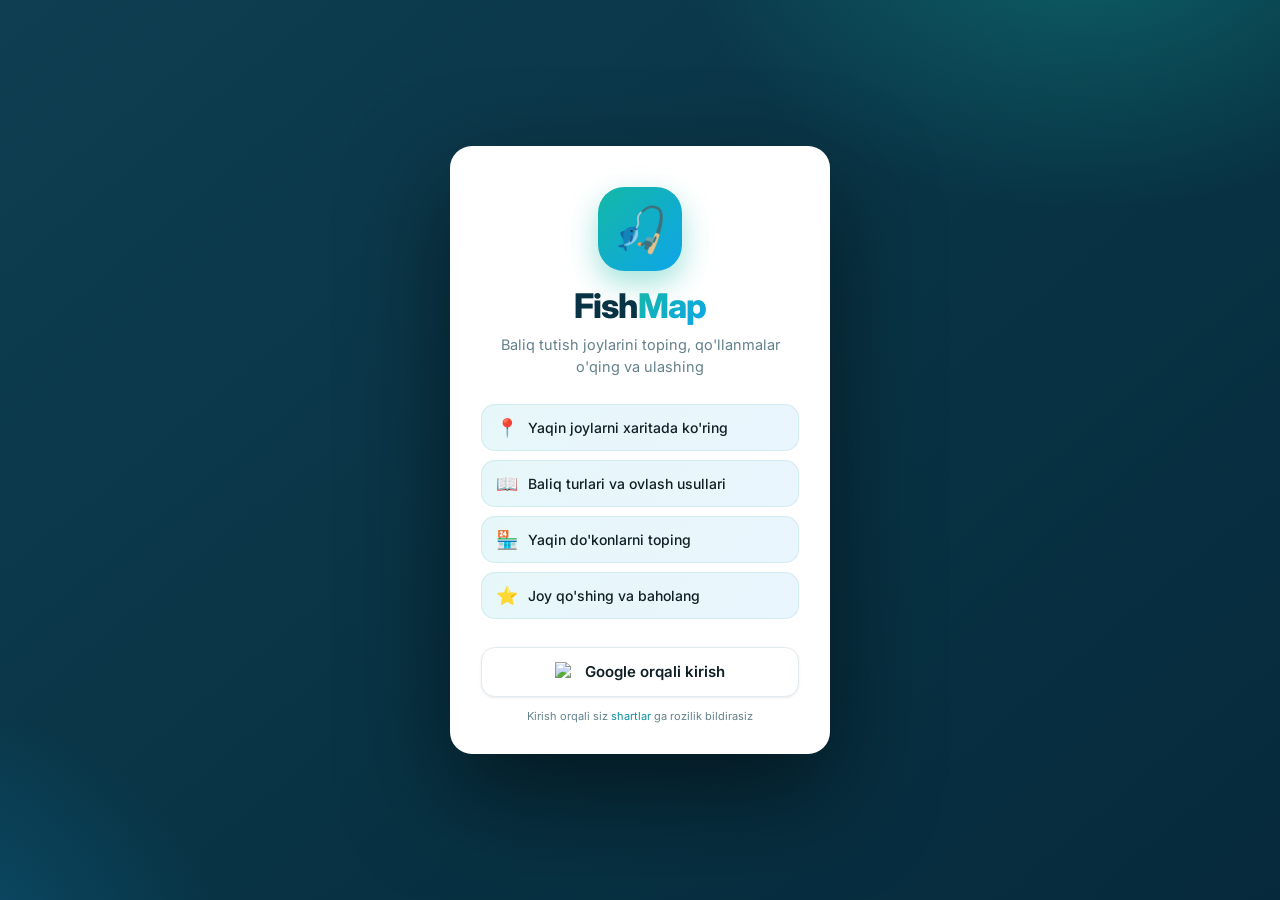
==== commit 5ba49bbc: "redesign" ====
--- a/index.html
+++ b/index.html
@@ -5,7 +5,7 @@
   <meta name="viewport" content="width=device-width, initial-scale=1.0, maximum-scale=1.0, viewport-fit=cover" />
   <title>FishMap — Baliq tutish joylari</title>
   <meta name="description" content="O'zbekistondagi baliq tutish joylarini toping, ulashing va baholang. Ob-havo, jihoz va ov qo'llanmasi bilan." />
-  <meta name="theme-color" content="#124F68" />
+  <meta name="theme-color" content="#083344" />
 
   <!-- Ijtimoiy tarmoqlar uchun -->
   <meta property="og:title" content="FishMap — Baliq tutish joylari" />
@@ -25,6 +25,7 @@
   <link rel="preconnect" href="https://fonts.gstatic.com" crossorigin />
   <link href="https://fonts.googleapis.com/css2?family=Inter:wght@400;500;600;700&display=swap" rel="stylesheet" />
   <link rel="stylesheet" href="css/style.css" />
+  <link rel="stylesheet" href="css/modern.css" />
 </head>
 <body>
 
@@ -61,9 +62,13 @@
         Fish<span>Map</span>
       </div>
       <div class="header-actions">
-        <!-- PWA install button (hidden by default, shown when installable) -->
-        <button class="btn-icon hidden" id="btnInstallPWA" title="Ilovani o'rnatish" aria-label="Ilovani o'rnatish">⬇️</button>
-        <div class="user-avatar" id="userAvatar" title="Profil" role="button" tabindex="0" aria-label="Profil"></div>
+        <!-- ⚠️ VAQTINCHALIK O'CHIRILDI: yuqori o'ng burchakdagi "Ilovani o'rnatish" va profil avatar tugmalari.
+             "Ilovani o'rnatish" endi Profil bo'limida (btnInstallPWA2), avatar esa kerak emas
+             (profil pastdagi nav'da bor). Qayta yoqish uchun izohdan chiqaring va
+             auth.js (showMainApp) va profile.js'dagi izohlangan qatorlarni ham tiking:
+          <button class="btn-icon hidden" id="btnInstallPWA" title="Ilovani o'rnatish" aria-label="Ilovani o'rnatish">⬇️</button>
+          <div class="user-avatar" id="userAvatar" title="Profil" role="button" tabindex="0" aria-label="Profil"></div>
+          -->
       </div>
     </header>
 
--- a/css/modern.css
+++ b/css/modern.css
@@ -0,0 +1,601 @@
+/* ═══════════════════════════════════════════════════════
+   FishMap 3.0 — MODERN THEME (style.css ustiga yoziladi)
+   Yangi palitra: chuqur okean ko'k + teal/mint aksent,
+   gradientlar, glassmorphism, yumshoq soylar, katta radius.
+   ═══════════════════════════════════════════════════════ */
+
+:root {
+  /* Yangi palitra */
+  --water:      #0E8FA3;   /* asosiy teal */
+  --water-d:    #083344;   /* chuqur okean (header/nav fon) */
+  --water-l:    #E6F7F9;   /* och teal fon */
+  --accent:     #14B8A6;   /* jonli mint */
+  --accent-2:   #0EA5E9;   /* osmon ko'k */
+  --grad:       linear-gradient(135deg, #14B8A6 0%, #0EA5E9 100%);
+  --grad-deep:  linear-gradient(140deg, #0F3E52 0%, #083344 55%, #062A3C 100%);
+  --green:      #10B981;
+  --sand:       #F2F6F8;   /* yumshoq kulrang-oq fon */
+  --surface:    #FFFFFF;
+  --text:       #0F2027;
+  --muted:      #64818B;
+  --danger:     #EF4444;
+  --gold:       #F59E0B;
+  --store:      #8B5CF6;
+
+  --radius:     16px;
+  --radius-lg:  22px;
+  --shadow-sm:  0 1px 3px rgba(8,51,68,0.06), 0 1px 2px rgba(8,51,68,0.04);
+  --shadow:     0 4px 20px rgba(8,51,68,0.08), 0 1px 3px rgba(8,51,68,0.05);
+  --shadow-lg:  0 12px 40px rgba(8,51,68,0.16);
+}
+
+body {
+  font-family: 'Inter', -apple-system, BlinkMacSystemFont, sans-serif;
+  background: var(--sand);
+  color: var(--text);
+  -webkit-font-smoothing: antialiased;
+}
+
+/* Silliq scrollbars */
+::-webkit-scrollbar { width: 8px; height: 8px; }
+::-webkit-scrollbar-thumb { background: rgba(8,51,68,0.18); border-radius: 8px; }
+::-webkit-scrollbar-track { background: transparent; }
+
+/* ═══════════ LOGIN SCREEN ═══════════ */
+.login-screen {
+  background:
+    radial-gradient(700px 500px at 85% -10%, rgba(20,184,166,0.35), transparent 60%),
+    radial-gradient(600px 500px at -10% 110%, rgba(14,165,233,0.28), transparent 60%),
+    var(--grad-deep);
+}
+
+.login-card {
+  border-radius: var(--radius-lg);
+  padding: 40px 30px 30px;
+  box-shadow: 0 30px 80px rgba(0,0,0,0.45);
+  border: 1px solid rgba(255,255,255,0.6);
+}
+
+.login-logo {
+  width: 84px; height: 84px;
+  margin: 0 auto 14px;
+  display: flex; align-items: center; justify-content: center;
+  font-size: 44px;
+  background: var(--grad);
+  border-radius: 26px;
+  box-shadow: 0 12px 30px rgba(20,184,166,0.4);
+}
+
+.login-title {
+  font-size: 34px;
+  font-weight: 800;
+  letter-spacing: -0.8px;
+}
+.login-title span {
+  background: var(--grad);
+  -webkit-background-clip: text;
+  background-clip: text;
+  -webkit-text-fill-color: transparent;
+}
+
+.login-subtitle { font-size: 14.5px; margin-bottom: 26px; }
+
+.login-features { gap: 9px; margin-bottom: 28px; }
+
+.feat-item {
+  background: linear-gradient(135deg, #E6F7F9 0%, #EAF5FD 100%);
+  border: 1px solid rgba(14,143,163,0.1);
+  border-radius: 14px;
+  padding: 12px 14px;
+  font-weight: 500;
+  transition: transform 0.15s;
+}
+.feat-item:hover { transform: translateX(3px); }
+
+.btn-google {
+  border: 1.5px solid #E4EBEF;
+  border-radius: 14px;
+  padding: 14px;
+  font-weight: 600;
+  box-shadow: var(--shadow-sm);
+  transition: all 0.2s;
+}
+.btn-google:hover {
+  border-color: var(--accent);
+  box-shadow: 0 6px 18px rgba(20,184,166,0.2);
+  transform: translateY(-1px);
+}
+
+/* ═══════════ HEADER ═══════════ */
+.header {
+  background: var(--grad-deep);
+  height: 58px;
+  box-shadow: 0 4px 24px rgba(6,42,60,0.35);
+}
+
+.logo {
+  font-size: 21px;
+  font-weight: 800;
+  letter-spacing: -0.4px;
+}
+.logo span { color: #5EEAD4; }
+.logo-icon { font-size: 23px; }
+
+.user-avatar { border-color: rgba(255,255,255,0.35); }
+
+/* ═══════════ SEARCH ═══════════ */
+.search-wrap {
+  background: var(--grad-deep);
+  padding: 10px 14px 8px;
+}
+.search-box {
+  background: var(--surface);
+  border-radius: 14px;
+  height: 44px;
+  padding: 0 14px;
+  box-shadow: 0 4px 16px rgba(0,0,0,0.18);
+  transition: box-shadow 0.2s;
+}
+.search-box:focus-within { box-shadow: 0 0 0 3px rgba(20,184,166,0.35); }
+.search-box input { font-size: 14.5px; font-weight: 500; }
+
+/* ═══════════ FILTER CHIPS ═══════════ */
+.filter-wrap {
+  padding: 9px 14px;
+  background: var(--surface);
+  border-bottom: 1px solid rgba(8,51,68,0.06);
+  gap: 7px;
+}
+.chip {
+  padding: 7px 14px;
+  border-radius: 999px;
+  border: 1.5px solid #DCE9EE;
+  font-size: 12.5px;
+  font-weight: 600;
+  color: var(--water-d);
+  background: var(--surface);
+  transition: all 0.18s;
+}
+.chip.active, .chip:hover {
+  background: var(--grad);
+  border-color: transparent;
+  color: #fff;
+  box-shadow: 0 4px 14px rgba(20,184,166,0.35);
+  transform: translateY(-1px);
+}
+.chip-store, .chip-store:hover, .chip-store.active {
+  background: var(--store);
+  border-color: transparent;
+  color: #fff;
+  box-shadow: 0 4px 14px rgba(139,92,246,0.35);
+}
+
+/* ═══════════ MAP ═══════════ */
+.map-legend {
+  border-radius: 12px;
+  padding: 8px 12px;
+  font-size: 11.5px;
+  font-weight: 600;
+  backdrop-filter: blur(12px);
+  -webkit-backdrop-filter: blur(12px);
+  box-shadow: var(--shadow);
+}
+.legend-free { background: var(--accent); }
+.legend-paid { background: var(--gold); }
+.legend-hot  { background: var(--danger); }
+
+.loading-spinner {
+  width: 44px; height: 44px;
+  border: 4px solid rgba(20,184,166,0.18);
+  border-top-color: var(--accent);
+  border-radius: 50%;
+  animation: spin 0.8s linear infinite;
+}
+
+.fab {
+  border-radius: 999px;
+  font-weight: 700;
+  background: var(--grad);
+  color: #fff;
+  box-shadow: 0 8px 24px rgba(20,184,166,0.45);
+  transition: transform 0.18s, box-shadow 0.18s;
+}
+.fab:hover { transform: translateY(-2px) scale(1.02); box-shadow: 0 12px 30px rgba(20,184,166,0.55); }
+
+/* ═══════════ BOTTOM PANEL (ro'yxat ko'rinishi) ═══════════ */
+.bottom-panel {
+  background: var(--surface);
+  border-top: 1px solid rgba(8,51,68,0.06);
+  box-shadow: 0 -6px 24px rgba(8,51,68,0.08);
+}
+.panel-title { font-weight: 800; letter-spacing: -0.2px; }
+.panel-count {
+  background: var(--water-l);
+  color: var(--water);
+  border-radius: 999px;
+  font-weight: 700;
+}
+.spots-row {
+  background: var(--surface);
+  border: 1px solid rgba(8,51,68,0.07);
+  border-radius: var(--radius);
+  transition: transform 0.18s, box-shadow 0.18s, border-color 0.18s;
+}
+.spots-row:hover {
+  transform: translateY(-2px);
+  border-color: rgba(20,184,166,0.4);
+  box-shadow: 0 8px 24px rgba(8,51,68,0.12);
+}
+.spot-layout-btn {
+  border-radius: 10px;
+  color: var(--muted);
+  transition: all 0.15s;
+}
+.spot-layout-btn.active {
+  background: var(--grad);
+  color: #fff;
+  box-shadow: 0 3px 10px rgba(20,184,166,0.3);
+}
+
+.btn-primary {
+  background: var(--grad);
+  border: none;
+  border-radius: 14px;
+  font-weight: 700;
+  box-shadow: 0 6px 18px rgba(20,184,166,0.35);
+  transition: all 0.18s;
+}
+.btn-primary:hover { filter: brightness(1.06); transform: translateY(-1px); }
+
+.btn-secondary {
+  background: var(--water-l);
+  color: var(--water-d);
+  border-radius: 14px;
+  font-weight: 700;
+  transition: background 0.15s;
+}
+.btn-secondary:hover { background: #D2EEF3; }
+
+/* ═══════════ DETAIL POPUP ═══════════ */
+.popup {
+  background: var(--surface);
+  border-radius: var(--radius-lg) var(--radius-lg) 0 0;
+  box-shadow: 0 -12px 50px rgba(6,42,60,0.3);
+}
+.popup-handle {
+  width: 44px; height: 5px;
+  background: rgba(8,51,68,0.15);
+  border-radius: 999px;
+}
+.popup-emoji {
+  width: 64px; height: 64px;
+  display: flex; align-items: center; justify-content: center;
+  font-size: 34px;
+  background: var(--water-l);
+  border-radius: 20px;
+}
+.popup-name { font-weight: 800; letter-spacing: -0.3px; }
+
+.weather-card {
+  background: var(--grad-deep) !important;
+  border-radius: var(--radius) !important;
+  color: #fff;
+}
+
+.popup-actions .btn-primary {
+  flex: 1;
+  padding: 14px;
+}
+
+/* ═══════════ MODALLAR ═══════════ */
+.modal-overlay { background: rgba(6,30,40,0.55); backdrop-filter: blur(4px); -webkit-backdrop-filter: blur(4px); }
+.modal { border-radius: var(--radius-lg) var(--radius-lg) 0 0; }
+.modal-header { border-bottom: 1px solid rgba(8,51,68,0.07); padding: 18px 18px 14px; }
+.modal-header h2 { font-weight: 800; letter-spacing: -0.3px; }
+.modal-close {
+  background: var(--sand);
+  border-radius: 10px;
+  width: 32px; height: 32px;
+  transition: all 0.15s;
+}
+.modal-close:hover { background: #FFE4E4; color: var(--danger); }
+
+.form-group label {
+  font-size: 11.5px;
+  color: var(--muted);
+  font-weight: 700;
+}
+.form-group input,
+.form-group select,
+.form-group textarea {
+  border: 1.5px solid #E2ECF0;
+  border-radius: 12px;
+  padding: 12px 14px;
+  background: var(--surface);
+  transition: border-color 0.15s, box-shadow 0.15s;
+}
+.form-group input:focus,
+.form-group select:focus,
+.form-group textarea:focus {
+  border-color: var(--accent);
+  box-shadow: 0 0 0 3px rgba(20,184,166,0.15);
+}
+
+.btn-pick-location {
+  background: var(--grad);
+  color: #fff;
+  border: none;
+  border-radius: 14px;
+  font-weight: 700;
+  box-shadow: 0 6px 18px rgba(20,184,166,0.3);
+}
+
+.btn-cancel { border-radius: 14px; background: #EEF3F5; }
+.btn-save {
+  background: var(--grad);
+  border-radius: 14px;
+  font-weight: 700;
+  box-shadow: 0 6px 18px rgba(20,184,166,0.35);
+}
+.btn-save:hover { filter: brightness(1.06); }
+
+/* ═══════════ TOAST ═══════════ */
+.toast {
+  background: var(--text);
+  border-radius: 14px;
+  padding: 12px 20px;
+  font-weight: 600;
+  box-shadow: var(--shadow-lg);
+}
+
+/* ═══════════ BOTTOM NAVIGATION (mobil) ═══════════ */
+.bottom-nav {
+  background: rgba(255,255,255,0.88);
+  backdrop-filter: blur(20px) saturate(1.6);
+  -webkit-backdrop-filter: blur(20px) saturate(1.6);
+  border-top: 1px solid rgba(8,51,68,0.07);
+  padding: 8px 6px calc(8px + env(safe-area-inset-bottom, 0px));
+  box-shadow: 0 -8px 30px rgba(8,51,68,0.1);
+}
+.nav-item {
+  border-radius: 14px;
+  gap: 3px;
+  color: var(--muted);
+  transition: all 0.18s;
+}
+.nav-item:hover { background: var(--water-l); color: var(--water); }
+.nav-item.active .nav-label { color: var(--water); font-weight: 700; }
+.nav-item.active .nav-icon { transform: scale(1.15); filter: drop-shadow(0 3px 6px rgba(20,184,166,0.4)); }
+.nav-item.active::before {
+  width: 28px; height: 3.5px;
+  background: var(--grad);
+  border-radius: 999px;
+}
+
+/* ═══════════ QO'LLANMA (GUIDES) ═══════════ */
+.guide-header { background: var(--grad-deep); padding: 10px 14px 8px; }
+.guide-search-box {
+  background: var(--surface);
+  border-radius: 14px;
+  height: 44px;
+  box-shadow: 0 4px 16px rgba(0,0,0,0.18);
+}
+
+.guide-filters {
+  padding: 9px 14px;
+  background: var(--surface);
+  border-bottom: 1px solid rgba(8,51,68,0.06);
+  gap: 7px;
+}
+.guide-chip {
+  padding: 7px 14px;
+  border-radius: 999px;
+  border: 1.5px solid #DCE9EE;
+  font-size: 12.5px;
+  font-weight: 600;
+  color: var(--water-d);
+  transition: all 0.18s;
+}
+.guide-chip.active, .guide-chip:hover {
+  background: var(--grad);
+  border-color: transparent;
+  color: #fff;
+  box-shadow: 0 4px 14px rgba(20,184,166,0.35);
+}
+
+.guide-grid { gap: 10px; padding: 12px 14px; }
+
+.guide-card {
+  background: var(--surface);
+  border-radius: var(--radius);
+  border: 1px solid rgba(8,51,68,0.06);
+  box-shadow: var(--shadow-sm);
+  padding: 14px 16px;
+  transition: all 0.18s;
+}
+.guide-card:hover, .guide-card:focus-visible {
+  transform: translateY(-2px);
+  border-color: rgba(20,184,166,0.4);
+  box-shadow: 0 10px 30px rgba(8,51,68,0.12);
+}
+.guide-card-emoji {
+  width: 54px; height: 54px;
+  display: flex; align-items: center; justify-content: center;
+  font-size: 30px;
+  background: linear-gradient(135deg, #E6F7F9, #EAF5FD);
+  border-radius: 16px;
+}
+.guide-card-name { font-weight: 800; font-size: 16.5px; }
+.guide-tag {
+  background: var(--water-l);
+  color: var(--water);
+  font-weight: 700;
+  border-radius: 999px;
+  padding: 3px 10px;
+}
+.guide-tag-weight { background: #F0F4F6; color: var(--muted); }
+
+.guide-detail-topbar { background: var(--grad-deep) !important; }
+.guide-detail-hero {
+  background: linear-gradient(135deg, #E6F7F9 0%, #EAF5FD 100%) !important;
+  border: 1px solid rgba(20,184,166,0.15) !important;
+  border-radius: var(--radius) !important;
+}
+.guide-section-title {
+  border-bottom: 2px solid rgba(20,184,166,0.15);
+  color: var(--water-d);
+  font-weight: 800;
+}
+.guide-section-card,
+.guide-detail-desc {
+  background: var(--surface);
+  border: 1px solid rgba(8,51,68,0.06);
+  border-radius: var(--radius);
+  box-shadow: var(--shadow-sm);
+}
+.guide-detail-habitat {
+  background: var(--water-l);
+  border: none;
+  border-radius: 12px;
+  color: var(--water-d);
+}
+.guide-method-item {
+  background: linear-gradient(135deg, #E6F7F9, #EDF6FD);
+  border-radius: 12px;
+  border: 1px solid rgba(20,184,166,0.12);
+}
+.guide-tackle-item, .guide-bait-item {
+  background: var(--sand);
+  border: 1px solid rgba(8,51,68,0.06);
+  border-radius: 12px;
+}
+.guide-cond-item, .guide-tip-item {
+  background: var(--water-l);
+  border-radius: 12px;
+}
+.guide-season-stars { color: var(--gold); }
+
+/* ═══════════ DO'KONLAR ═══════════ */
+.stores-header { background: var(--grad-deep) !important; }
+.stores-search-box {
+  background: var(--surface);
+  border-radius: 14px;
+  height: 44px;
+  box-shadow: 0 4px 16px rgba(0,0,0,0.18);
+}
+.stores-sort-btn {
+  border-radius: 999px;
+  font-weight: 600;
+  transition: all 0.18s;
+}
+.stores-sort-btn.active {
+  background: var(--store);
+  color: #fff;
+  box-shadow: 0 4px 14px rgba(139,92,246,0.35);
+}
+.stores-list > * {
+  border-radius: var(--radius) !important;
+  border: 1px solid rgba(8,51,68,0.06) !important;
+  box-shadow: var(--shadow-sm);
+  transition: transform 0.18s, box-shadow 0.18s;
+}
+.stores-list > *:hover { transform: translateY(-2px); box-shadow: 0 10px 30px rgba(8,51,68,0.12); }
+
+/* ═══════════ PROFIL ═══════════ */
+.profile-hero {
+  background:
+    radial-gradient(600px 400px at 90% -20%, rgba(20,184,166,0.4), transparent 60%),
+    radial-gradient(500px 400px at 0% 120%, rgba(14,165,233,0.3), transparent 60%),
+    var(--grad-deep);
+  padding: 40px 20px 60px;
+}
+.profile-avatar-lg {
+  width: 96px; height: 96px;
+  background: var(--grad);
+  border: 4px solid rgba(255,255,255,0.3);
+  box-shadow: 0 12px 36px rgba(0,0,0,0.35);
+}
+.profile-stats {
+  border-radius: var(--radius-lg);
+  box-shadow: var(--shadow);
+  border: 1px solid rgba(8,51,68,0.05);
+}
+.profile-stat-val {
+  background: var(--grad);
+  -webkit-background-clip: text;
+  background-clip: text;
+  -webkit-text-fill-color: transparent;
+  font-size: 28px;
+  font-weight: 800;
+}
+.profile-menu {
+  border-radius: var(--radius-lg);
+  box-shadow: var(--shadow-sm);
+  border: 1px solid rgba(8,51,68,0.05);
+}
+.profile-menu-item { transition: background 0.15s; }
+.pmenu-icon {
+  width: 40px; height: 40px;
+  display: flex; align-items: center; justify-content: center;
+  font-size: 19px;
+  background: linear-gradient(135deg, #E6F7F9, #EAF5FD);
+  border-radius: 12px;
+  flex-shrink: 0;
+}
+.btn-signout { border-radius: var(--radius-lg); }
+
+/* ═══════════ ADMIN ═══════════ */
+.admin-header-title { font-weight: 800; letter-spacing: -0.3px; }
+.admin-tabs { gap: 6px; }
+.admin-tab-btn {
+  border-radius: 12px;
+  font-weight: 600;
+  color: var(--muted);
+  transition: all 0.18s;
+}
+.admin-tab-btn.active {
+  background: var(--grad);
+  color: #fff;
+  box-shadow: 0 4px 14px rgba(20,184,166,0.35);
+}
+.admin-list > * {
+  border-radius: var(--radius) !important;
+  border: 1px solid rgba(8,51,68,0.06);
+  box-shadow: var(--shadow-sm);
+}
+.btn-admin-save {
+  background: var(--grad);
+  color: #fff;
+  border: none;
+  border-radius: 14px;
+  font-weight: 700;
+  box-shadow: 0 6px 18px rgba(20,184,166,0.3);
+}
+
+/* ═══════════ DESKTOP (>=768px) ═══════════ */
+@media (min-width: 768px) {
+  .bottom-nav {
+    background: var(--grad-deep);
+    box-shadow: 4px 0 30px rgba(6,42,60,0.25);
+  }
+  .nav-item { color: rgba(255,255,255,0.65); border-radius: 12px; }
+  .nav-item:hover { background: rgba(255,255,255,0.08); color: #fff; }
+  .nav-item.active {
+    background: linear-gradient(135deg, rgba(20,184,166,0.25), rgba(14,165,233,0.25));
+    color: #fff;
+    box-shadow: inset 0 0 0 1px rgba(94,234,212,0.25);
+  }
+  .nav-item.active .nav-label { color: #fff; }
+  .nav-item.active .nav-icon { filter: none; }
+
+  .login-card { box-shadow: 0 40px 100px rgba(0,0,0,0.5); }
+}
+
+/* Harakat animatsiyalarini o'chirish (accessibility) */
+@media (prefers-reduced-motion: reduce) {
+  * { transition: none !important; animation-duration: 0.01ms !important; }
+}
+
+
+
+
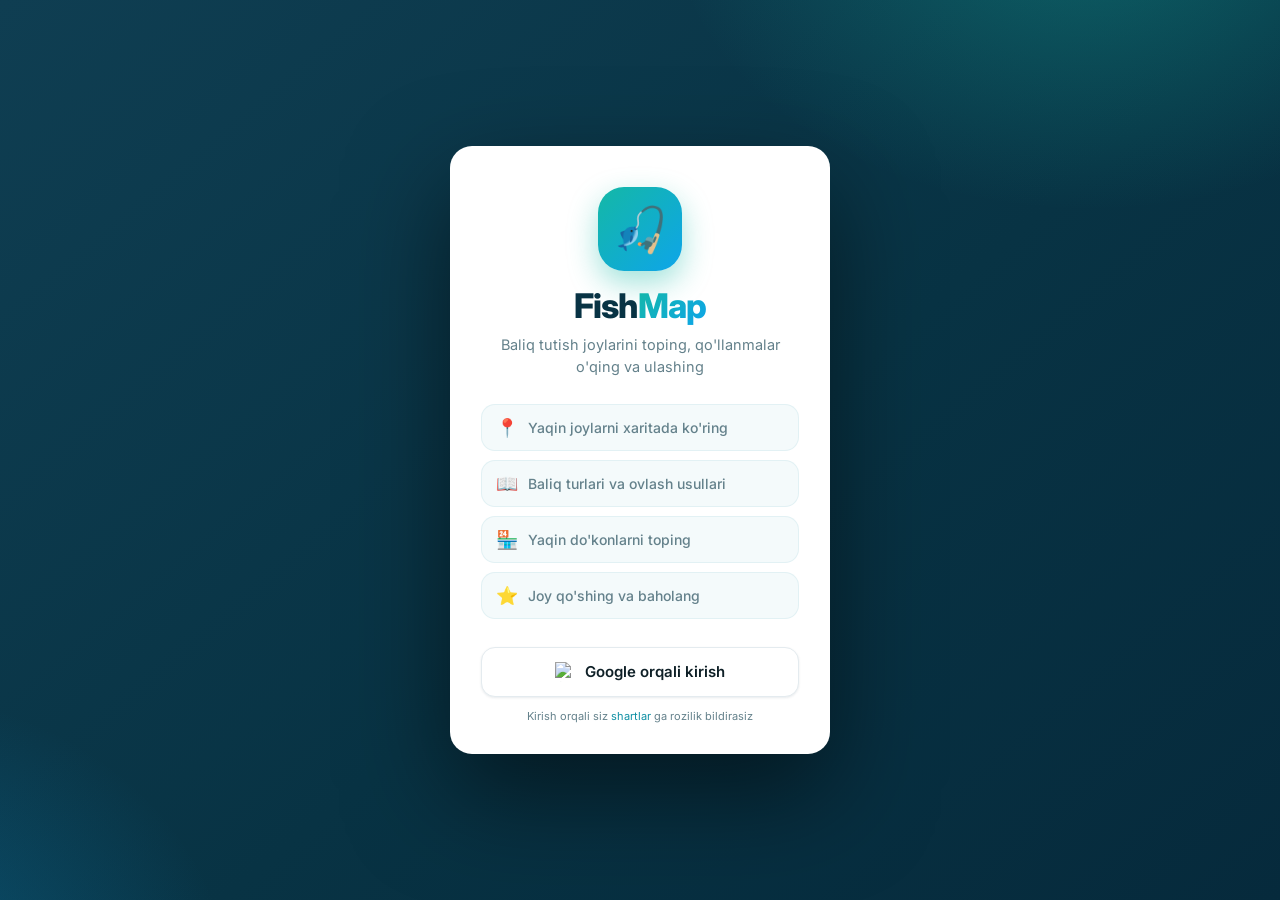
==== commit 01e41d38: "the install app button fixed" ====
--- a/index.html
+++ b/index.html
@@ -103,13 +103,6 @@
         <!-- MAP -->
         <div class="map-container">
           <div id="map"></div>
-
-          <div class="map-legend" aria-label="Xaritadagi belgilar izohi">
-            <span><i class="legend-dot legend-free"></i>Bepul</span>
-            <span><i class="legend-dot legend-paid"></i>Pullik</span>
-            <span><i class="legend-dot legend-hot"></i>Mashhur</span>
-            <span><i class="legend-store-icon"><svg class="cart-icon" viewBox="0 0 24 24" aria-hidden="true"><path d="M3 4h2l2.1 10.1a2 2 0 0 0 2 1.6h9.7a2 2 0 0 0 1.9-1.4L21 8H6.1"/><circle cx="10" cy="20" r="1"/><circle cx="18" cy="20" r="1"/></svg></i>Do'kon</span>
-          </div>
 
           <!-- Loading overlay -->
           <div class="map-loading" id="mapLoading">
--- a/css/modern.css
+++ b/css/modern.css
@@ -82,15 +82,21 @@
 
 .login-features { gap: 9px; margin-bottom: 28px; }
 
+/* Feature elementlari — oddiy ma'lumot qatorlari (tugma ko'rinmasin) */
 .feat-item {
-  background: linear-gradient(135deg, #E6F7F9 0%, #EAF5FD 100%);
-  border: 1px solid rgba(14,143,163,0.1);
+  background: #F4FAFB;
+  border: 1px solid rgba(14,143,163,0.08);
   border-radius: 14px;
   padding: 12px 14px;
   font-weight: 500;
-  transition: transform 0.15s;
-}
-.feat-item:hover { transform: translateX(3px); }
+  color: var(--muted);
+  cursor: default;
+  user-select: none;
+  -webkit-user-select: none;
+}
+.feat-item:hover { transform: none; }
+.feat-item:active { transform: none; }
+.feat-item span { font-size: 18px; }
 
 .btn-google {
   border: 1.5px solid #E4EBEF;
@@ -163,11 +169,18 @@
   box-shadow: 0 4px 14px rgba(20,184,166,0.35);
   transform: translateY(-1px);
 }
-.chip-store, .chip-store:hover, .chip-store.active {
+/* Do'konlar chipi — qolgan chip'lar kabi, aktiv holatda binafsha */
+.chip-store {
+  background: var(--surface);
+  border-color: #DCE9EE;
+  color: var(--store);
+}
+.chip-store.active, .chip-store:hover {
   background: var(--store);
   border-color: transparent;
   color: #fff;
   box-shadow: 0 4px 14px rgba(139,92,246,0.35);
+  transform: translateY(-1px);
 }
 
 /* ═══════════ MAP ═══════════ */
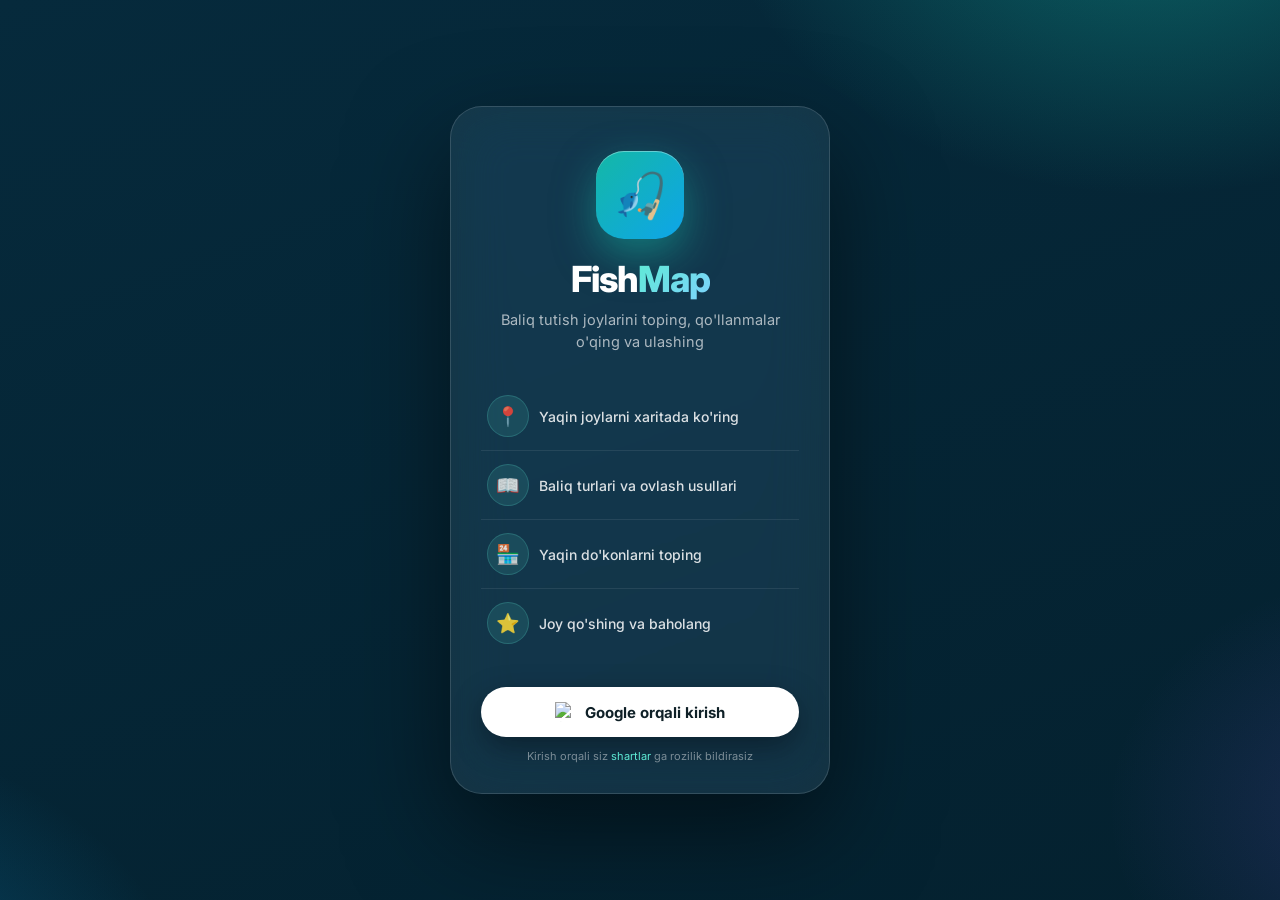
==== commit 7e52cf93: "change profile" ====
--- a/index.html
+++ b/index.html
@@ -7,7 +7,7 @@
   <meta name="description" content="O'zbekistondagi baliq tutish joylarini toping, ulashing va baholang. Ob-havo, jihoz va ov qo'llanmasi bilan." />
   <meta name="theme-color" content="#083344" />
 
-  <!-- Ijtimoiy tarmoqlar uchun -->
+
   <meta property="og:title" content="FishMap — Baliq tutish joylari" />
   <meta property="og:description" content="Baliq tutish joylarini toping, qo'llanmalar o'qing va ulashing" />
   <meta property="og:type" content="website" />
@@ -290,8 +290,6 @@
           </div>
           <div class="stores-sort-row">
             <span class="stores-count" id="storesCount">Yuklanmoqda...</span>
-            <button class="stores-sort-btn active" data-sort="distance">📍 Yaqinlik</button>
-            <button class="stores-sort-btn" data-sort="name">🔤 Nomi</button>
           </div>
         </div>
 
@@ -530,4 +528,4 @@
   <script src="js/profile.js"></script>
   <script src="js/app.js"></script>
 </body>
-</html>
+</html>
--- a/css/modern.css
+++ b/css/modern.css
@@ -41,76 +41,105 @@
 ::-webkit-scrollbar-thumb { background: rgba(8,51,68,0.18); border-radius: 8px; }
 ::-webkit-scrollbar-track { background: transparent; }
 
-/* ═══════════ LOGIN SCREEN ═══════════ */
+/* ═══════════ LOGIN SCREEN — Dark Glassmorphism ═══════════ */
 .login-screen {
   background:
-    radial-gradient(700px 500px at 85% -10%, rgba(20,184,166,0.35), transparent 60%),
-    radial-gradient(600px 500px at -10% 110%, rgba(14,165,233,0.28), transparent 60%),
-    var(--grad-deep);
+    radial-gradient(800px 600px at 90% -15%, rgba(20,184,166,0.45), transparent 55%),
+    radial-gradient(700px 550px at -15% 115%, rgba(14,165,233,0.35), transparent 55%),
+    radial-gradient(500px 400px at 110% 90%, rgba(139,92,246,0.18), transparent 60%),
+    linear-gradient(160deg, #062A3C 0%, #04212F 100%);
 }
 
 .login-card {
-  border-radius: var(--radius-lg);
-  padding: 40px 30px 30px;
-  box-shadow: 0 30px 80px rgba(0,0,0,0.45);
-  border: 1px solid rgba(255,255,255,0.6);
+  background: rgba(255,255,255,0.07);
+  backdrop-filter: blur(28px) saturate(1.4);
+  -webkit-backdrop-filter: blur(28px) saturate(1.4);
+  border: 1px solid rgba(255,255,255,0.14);
+  border-radius: 32px;
+  padding: 44px 30px 30px;
+  box-shadow: 0 32px 80px rgba(0,0,0,0.5), inset 0 1px 0 rgba(255,255,255,0.15);
 }
 
 .login-logo {
-  width: 84px; height: 84px;
-  margin: 0 auto 14px;
+  width: 88px; height: 88px;
+  margin: 0 auto 18px;
   display: flex; align-items: center; justify-content: center;
   font-size: 44px;
   background: var(--grad);
-  border-radius: 26px;
-  box-shadow: 0 12px 30px rgba(20,184,166,0.4);
+  border-radius: 28px;
+  box-shadow: 0 16px 40px rgba(20,184,166,0.5), inset 0 1px 0 rgba(255,255,255,0.35);
 }
 
 .login-title {
-  font-size: 34px;
+  font-size: 36px;
   font-weight: 800;
-  letter-spacing: -0.8px;
+  letter-spacing: -1px;
+  color: #fff;
+  text-align: center;
 }
 .login-title span {
-  background: var(--grad);
+  background: linear-gradient(135deg, #5EEAD4 0%, #7DD3FC 100%);
   -webkit-background-clip: text;
   background-clip: text;
   -webkit-text-fill-color: transparent;
 }
 
-.login-subtitle { font-size: 14.5px; margin-bottom: 26px; }
-
-.login-features { gap: 9px; margin-bottom: 28px; }
-
-/* Feature elementlari — oddiy ma'lumot qatorlari (tugma ko'rinmasin) */
+.login-subtitle {
+  color: rgba(255,255,255,0.65);
+  font-size: 14.5px;
+  margin-bottom: 30px;
+  text-align: center;
+}
+
+.login-features { gap: 0; margin-bottom: 30px; }
+
+/* Feature'lar — oddiy qatorlar, quti yo'q */
 .feat-item {
-  background: #F4FAFB;
-  border: 1px solid rgba(14,143,163,0.08);
-  border-radius: 14px;
-  padding: 12px 14px;
+  background: none;
+  border: none;
+  border-radius: 0;
+  padding: 13px 6px;
   font-weight: 500;
-  color: var(--muted);
+  font-size: 14px;
+  color: rgba(255,255,255,0.85);
   cursor: default;
   user-select: none;
   -webkit-user-select: none;
-}
-.feat-item:hover { transform: none; }
-.feat-item:active { transform: none; }
-.feat-item span { font-size: 18px; }
+  border-bottom: 1px solid rgba(255,255,255,0.08);
+}
+.feat-item:last-child { border-bottom: none; }
+.feat-item:hover, .feat-item:active { transform: none; }
+.feat-item span {
+  font-size: 19px;
+  width: 42px; height: 42px;
+  flex-shrink: 0;
+  display: flex; align-items: center; justify-content: center;
+  background: rgba(94,234,212,0.12);
+  border: 1px solid rgba(94,234,212,0.2);
+  border-radius: 50%;
+}
 
 .btn-google {
-  border: 1.5px solid #E4EBEF;
-  border-radius: 14px;
-  padding: 14px;
-  font-weight: 600;
-  box-shadow: var(--shadow-sm);
+  background: #fff;
+  border: none;
+  border-radius: 999px;
+  padding: 15px;
+  font-weight: 700;
+  color: #0F2027;
+  box-shadow: 0 10px 30px rgba(0,0,0,0.35);
   transition: all 0.2s;
 }
 .btn-google:hover {
-  border-color: var(--accent);
-  box-shadow: 0 6px 18px rgba(20,184,166,0.2);
-  transform: translateY(-1px);
-}
+  background: #F0FDFA;
+  transform: translateY(-2px);
+  box-shadow: 0 14px 36px rgba(20,184,166,0.35);
+}
+
+.login-note {
+  color: rgba(255,255,255,0.45);
+  margin-top: 4px;
+}
+.login-note a { color: #5EEAD4; }
 
 /* ═══════════ HEADER ═══════════ */
 .header {
@@ -182,6 +211,9 @@
   box-shadow: 0 4px 14px rgba(139,92,246,0.35);
   transform: translateY(-1px);
 }
+
+/* Joylar (ro'yxat) ko'rinishida Do'konlar chipi kerak emas — faqat xaritada */
+.list-only-view .chip-store { display: none !important; }
 
 /* ═══════════ MAP ═══════════ */
 .map-legend {
@@ -269,36 +301,119 @@
 }
 .btn-secondary:hover { background: #D2EEF3; }
 
-/* ═══════════ DETAIL POPUP ═══════════ */
+/* ═══════════ DETAIL POPUP — yangi dizayn ═══════════ */
 .popup {
   background: var(--surface);
-  border-radius: var(--radius-lg) var(--radius-lg) 0 0;
-  box-shadow: 0 -12px 50px rgba(6,42,60,0.3);
+  border-radius: 28px 28px 0 0;
+  box-shadow: 0 -16px 60px rgba(6,42,60,0.35);
 }
 .popup-handle {
-  width: 44px; height: 5px;
-  background: rgba(8,51,68,0.15);
-  border-radius: 999px;
-}
+  width: 48px; height: 5px;
+  background: rgba(8,51,68,0.14);
+  border-radius: 999px;
+  margin-top: 10px;
+}
+
+/* Hero bosh qismi — yumshoq gradient fon */
 .popup-emoji {
-  width: 64px; height: 64px;
+  width: 76px; height: 76px;
+  margin: 18px auto 0;
   display: flex; align-items: center; justify-content: center;
-  font-size: 34px;
-  background: var(--water-l);
-  border-radius: 20px;
-}
-.popup-name { font-weight: 800; letter-spacing: -0.3px; }
-
-.weather-card {
-  background: var(--grad-deep) !important;
-  border-radius: var(--radius) !important;
-  color: #fff;
-}
-
+  font-size: 38px;
+  background: linear-gradient(135deg, #E6F7F9 0%, #EAF5FD 100%);
+  border: 1px solid rgba(20,184,166,0.18);
+  border-radius: 50%;
+  box-shadow: 0 8px 24px rgba(20,184,166,0.18);
+  padding: 0;
+  line-height: 1;
+}
+.popup-name {
+  font-size: 21px;
+  font-weight: 800;
+  letter-spacing: -0.4px;
+  color: var(--text);
+  text-align: center;
+  margin: 14px 0 8px;
+}
+.popup-badges { justify-content: center; }
+
+/* Statistika — neytral kulrang kartalar, qorong'u matn */
+.stat-row {
+  display: grid;
+  grid-template-columns: repeat(3, 1fr);
+  gap: 8px;
+  margin: 4px 0 14px;
+}
+.stat-row .stat-box {
+  background: #F2F6F8;
+  border: 1px solid rgba(8,51,68,0.06);
+  border-radius: 14px;
+  padding: 12px 8px;
+}
+.stat-row .stat-val {
+  font-size: 16px;
+  font-weight: 800;
+  color: var(--text);
+}
+.stat-row .stat-lbl {
+  font-size: 10px;
+  font-weight: 700;
+  text-transform: uppercase;
+  letter-spacing: 0.5px;
+  color: var(--muted);
+}
+
+.popup-desc {
+  font-size: 14px;
+  color: #4A616B;
+  background: #F8FAFB;
+  border: 1px solid rgba(8,51,68,0.05);
+  border-radius: 14px;
+  padding: 12px 14px;
+  margin-bottom: 12px;
+}
+
+/* Baliq turlari — neytral teglar */
+.fish-tag {
+  background: #F2F6F8;
+  border: 1px solid rgba(8,51,68,0.07);
+  color: var(--text);
+  border-radius: 999px;
+  padding: 5px 12px;
+  font-size: 12px;
+  font-weight: 600;
+}
+
+.popup-author {
+  border-top: 1px dashed rgba(8,51,68,0.12);
+  color: var(--muted);
+}
+
+.popup-actions { gap: 10px; padding-top: 4px; }
 .popup-actions .btn-primary {
   flex: 1;
   padding: 14px;
 }
+.popup-actions .btn-secondary {
+  width: 50px;
+  flex: 0 0 50px;
+  padding: 14px 0;
+  background: #F2F6F8;
+  color: var(--muted);
+}
+
+/* Ob-havo kartasi — yorug', o'qish oson */
+.weather-card {
+  background: linear-gradient(135deg, #F0FBFA 0%, #EFF7FE 100%) !important;
+  border: 1px solid rgba(20,184,166,0.16);
+  border-radius: 18px !important;
+  color: var(--text);
+  padding: 14px 16px;
+}
+.weather-card .weather-loading { color: var(--muted); }
+.weather-card .weather-temp { color: var(--text); }
+.weather-card .weather-text { color: var(--text); font-weight: 600; }
+.weather-card .weather-sub { color: var(--muted); }
 
 /* ═══════════ MODALLAR ═══════════ */
 .modal-overlay { background: rgba(6,30,40,0.55); backdrop-filter: blur(4px); -webkit-backdrop-filter: blur(4px); }
@@ -356,10 +471,97 @@
 .toast {
   background: var(--text);
   border-radius: 14px;
-  padding: 12px 20px;
+  padding: 12px 18px;
   font-weight: 600;
   box-shadow: var(--shadow-lg);
-}
+  /* Matn ekrandan chiqib ketmasligi uchun */
+  white-space: normal !important;
+  width: fit-content;
+  max-width: calc(100vw - 32px);
+  line-height: 1.45;
+  word-break: break-word;
+  text-align: center;
+}
+
+/* ── iOS install yo'riqnomasi modal ── */
+.install-guide-overlay {
+  position: fixed;
+  inset: 0;
+  background: rgba(6,30,40,0.55);
+  backdrop-filter: blur(4px);
+  -webkit-backdrop-filter: blur(4px);
+  z-index: 500;
+  display: flex;
+  align-items: flex-end;
+  justify-content: center;
+  animation: fadeIn 0.2s ease;
+}
+.install-guide {
+  background: var(--surface, #fff);
+  border-radius: 22px 22px 0 0;
+  width: 100%;
+  max-width: 480px;
+  padding: 22px 20px calc(24px + env(safe-area-inset-bottom, 0px));
+  animation: slideUp 0.22s ease;
+}
+.install-guide h3 {
+  font-size: 18px;
+  font-weight: 800;
+  letter-spacing: -0.3px;
+  color: var(--text, #0F2027);
+  margin-bottom: 4px;
+}
+.install-guide .ig-sub {
+  font-size: 13px;
+  color: var(--muted, #64818B);
+  margin-bottom: 16px;
+}
+.install-guide .ig-step {
+  display: flex;
+  align-items: flex-start;
+  gap: 12px;
+  background: #F4FAFB;
+  border: 1px solid rgba(14,143,163,0.08);
+  border-radius: 14px;
+  padding: 12px 14px;
+  margin-bottom: 8px;
+  font-size: 13.5px;
+  line-height: 1.5;
+  color: var(--text, #0F2027);
+}
+.install-guide .ig-step b { color: var(--water, #0E8FA3); }
+.install-guide .ig-num {
+  width: 24px; height: 24px;
+  flex-shrink: 0;
+  display: flex; align-items: center; justify-content: center;
+  background: var(--grad, linear-gradient(135deg,#14B8A6,#0EA5E9));
+  color: #fff;
+  border-radius: 50%;
+  font-size: 12px;
+  font-weight: 800;
+}
+.install-guide .ig-actions { display: flex; flex-direction: column; gap: 8px; margin-top: 14px; }
+.install-guide .ig-btn {
+  width: 100%;
+  padding: 14px;
+  border: none;
+  border-radius: 14px;
+  font-family: inherit;
+  font-size: 14px;
+  font-weight: 700;
+  cursor: pointer;
+  transition: filter 0.15s;
+}
+.install-guide .ig-btn-primary {
+  background: var(--grad, linear-gradient(135deg,#14B8A6,#0EA5E9));
+  color: #fff;
+  box-shadow: 0 6px 18px rgba(20,184,166,0.35);
+}
+.install-guide .ig-btn-secondary {
+  background: #EEF3F5;
+  color: var(--muted, #64818B);
+}
+.install-guide .ig-btn:active { filter: brightness(0.95); }
 
 /* ═══════════ BOTTOM NAVIGATION (mobil) ═══════════ */
 .bottom-nav {
